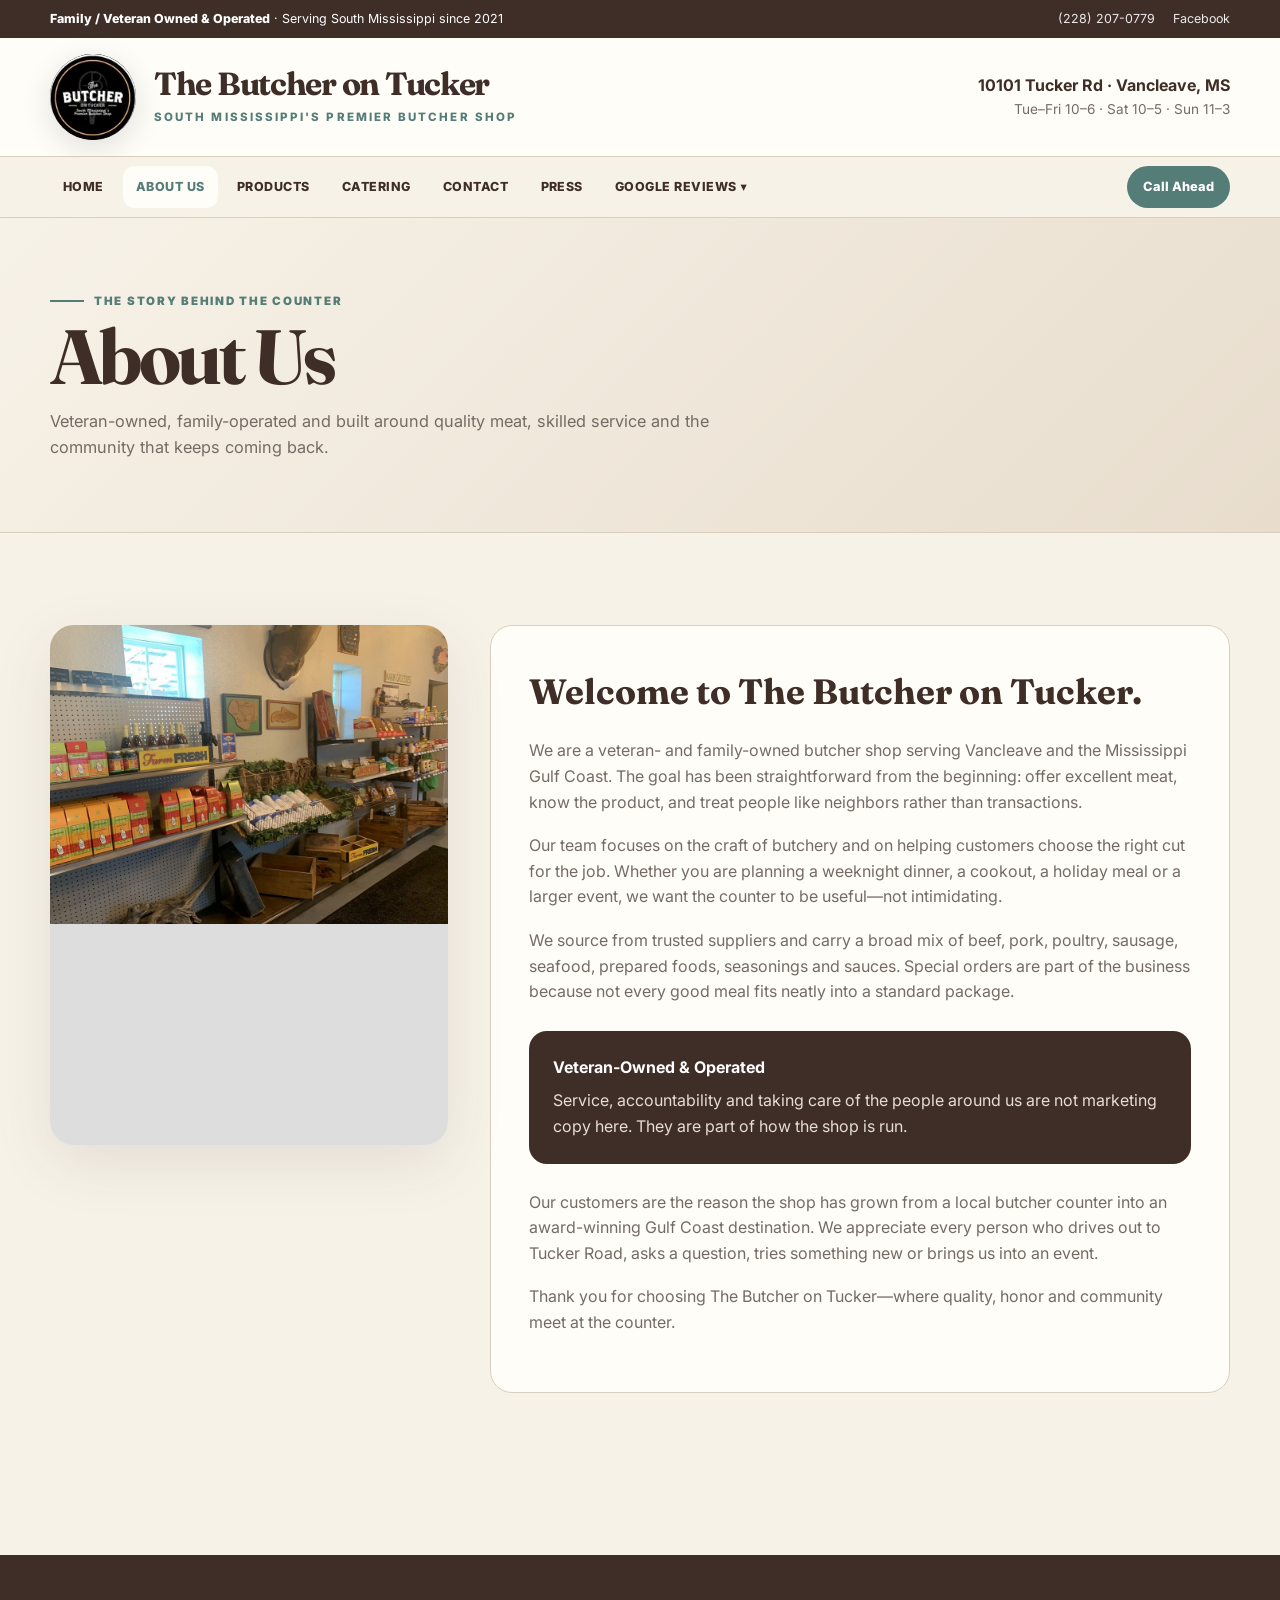
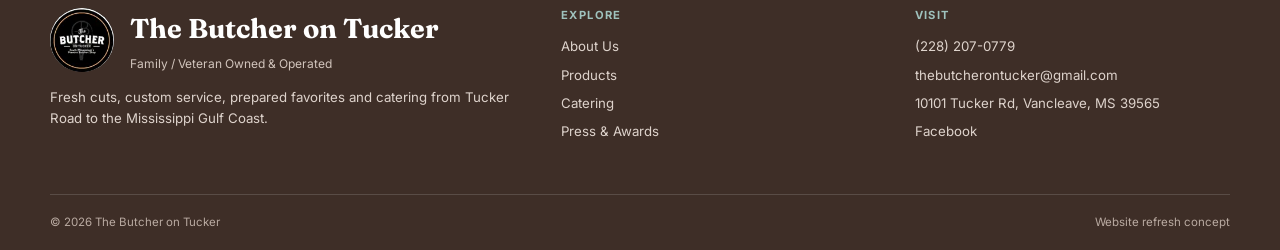
==== about-us.html @ e0d9854b "Add About Us page matching current site" ====
<!doctype html>
<html lang="en">
<head>
<meta charset="utf-8">
<meta name="viewport" content="width=device-width,initial-scale=1">
<title>About Us | The Butcher on Tucker</title>
<meta name="description" content="Learn about The Butcher on Tucker, a family and veteran-owned butcher shop serving South Mississippi.">
<meta name="theme-color" content="#f7f2e8">
<link rel="preconnect" href="https://fonts.googleapis.com">
<link rel="preconnect" href="https://fonts.gstatic.com" crossorigin>
<link href="https://fonts.googleapis.com/css2?family=Fraunces:opsz,wght@9..144,500;9..144,650;9..144,750&family=Inter:wght@400;600;700;800;900&display=swap" rel="stylesheet">
<link rel="stylesheet" href="styles.css">
</head>
<body>
<div class="utility"><div class="shell"><span><strong>Family / Veteran Owned & Operated</strong> · Serving South Mississippi since 2021</span><div class="utility-links"><a href="tel:+12282070779">(228) 207-0779</a><a href="https://www.facebook.com/TheButcheronTucker" target="_blank" rel="noopener">Facebook</a></div></div></div>
<header class="brand-row"><div class="shell"><a class="brand" href="index.html"><span class="brand-logo"><img src="logo.svg" alt="The Butcher on Tucker logo"></span><span class="brand-copy"><strong>The Butcher on Tucker</strong><span>South Mississippi's Premier Butcher Shop</span></span></a><div class="brand-side"><b>10101 Tucker Rd · Vancleave, MS</b><span>Tue–Fri 10–6 · Sat 10–5 · Sun 11–3</span></div></div></header>
<div class="nav-wrap"><div class="shell navbar"><button class="menu-toggle" aria-label="Open navigation" aria-expanded="false">☰</button><nav class="navlinks" aria-label="Primary"><a href="index.html">HOME</a><a href="about-us.html" class="active">ABOUT US</a><a href="products.html">PRODUCTS</a><a href="catering.html">CATERING</a><a href="contact.html">CONTACT</a><a href="press.html">PRESS</a><div class="navdrop"><button type="button">GOOGLE REVIEWS ▾</button><div class="navdrop-menu"><a href="https://www.google.com/search?q=The+Butcher+on+Tucker+reviews" target="_blank" rel="noopener">Read Reviews</a><a href="https://g.page/r/CWxn-QHM8CvSEBM/review" target="_blank" rel="noopener">Leave a Review</a></div></div></nav><a class="nav-cta" href="tel:+12282070779">Call Ahead</a></div></div>
<main><section class="page-hero"><div class="shell"><div class="eyebrow">The story behind the counter</div><h1>About Us</h1><p>Veteran-owned, family-operated and built around quality meat, skilled service and the community that keeps coming back.</p></div></section><section class="section"><div class="shell about-layout"><aside class="about-aside"><div class="photo-frame"><img src="images/03-interior-shelves.jpg?v=4" alt="Inside The Butcher on Tucker"></div></aside><article class="prose"><h2>Welcome to The Butcher on Tucker.</h2><p>We are a veteran- and family-owned butcher shop serving Vancleave and the Mississippi Gulf Coast. The goal has been straightforward from the beginning: offer excellent meat, know the product, and treat people like neighbors rather than transactions.</p><p>Our team focuses on the craft of butchery and on helping customers choose the right cut for the job. Whether you are planning a weeknight dinner, a cookout, a holiday meal or a larger event, we want the counter to be useful—not intimidating.</p><p>We source from trusted suppliers and carry a broad mix of beef, pork, poultry, sausage, seafood, prepared foods, seasonings and sauces. Special orders are part of the business because not every good meal fits neatly into a standard package.</p><div class="veteran-callout"><strong>Veteran-Owned & Operated</strong><p>Service, accountability and taking care of the people around us are not marketing copy here. They are part of how the shop is run.</p></div><p>Our customers are the reason the shop has grown from a local butcher counter into an award-winning Gulf Coast destination. We appreciate every person who drives out to Tucker Road, asks a question, tries something new or brings us into an event.</p><p>Thank you for choosing The Butcher on Tucker—where quality, honor and community meet at the counter.</p></article></div></section></main>
<footer><div class="shell footer-grid"><div><div class="footer-brand"><img src="logo.svg" alt=""><div><strong>The Butcher on Tucker</strong><span>Family / Veteran Owned & Operated</span></div></div><p>Fresh cuts, custom service, prepared favorites and catering from Tucker Road to the Mississippi Gulf Coast.</p></div><div><h4>Explore</h4><div class="footer-links"><a href="about-us.html">About Us</a><a href="products.html">Products</a><a href="catering.html">Catering</a><a href="press.html">Press & Awards</a></div></div><div><h4>Visit</h4><div class="footer-links"><a href="tel:+12282070779">(228) 207-0779</a><a href="mailto:thebutcherontucker@gmail.com">thebutcherontucker@gmail.com</a><a href="contact.html">10101 Tucker Rd, Vancleave, MS 39565</a><a href="https://www.facebook.com/TheButcheronTucker" target="_blank" rel="noopener">Facebook</a></div></div></div><div class="shell footer-bottom"><span>© 2026 The Butcher on Tucker</span><span>Website refresh concept</span></div></footer><script src="script.js"></script></body></html>
---- styles.css ----
:root{--cream:#f7f2e8;--cream-2:#eee6d8;--paper:#fffdf8;--teal:#8bb3ad;--teal-dark:#547d78;--brown:#6a4b3d;--brown-dark:#3e2e27;--ink:#2f2926;--muted:#756b65;--rust:#9e543d;--line:#d9cfc0;--shadow:0 18px 60px rgba(61,45,37,.10);--radius:24px;--serif:"Fraunces",Georgia,serif;--sans:"Inter",system-ui,-apple-system,BlinkMacSystemFont,"Segoe UI",sans-serif}*{box-sizing:border-box}html{scroll-behavior:smooth}body{margin:0;background:var(--cream);color:var(--ink);font-family:var(--sans);line-height:1.6}a{color:inherit;text-decoration:none}img{display:block;width:100%;height:100%;object-fit:cover}button,input,select,textarea{font:inherit}button{cursor:pointer}:focus-visible{outline:3px solid var(--teal-dark);outline-offset:3px}.shell{width:min(1180px,calc(100% - 36px));margin:auto}.utility{background:var(--brown-dark);color:#fff;font-size:.78rem}.utility .shell{min-height:38px;display:flex;align-items:center;justify-content:space-between;gap:18px}.utility strong{font-weight:800}.utility-links{display:flex;gap:18px;align-items:center}.utility a{opacity:.9}.utility a:hover{opacity:1}.brand-row{background:var(--paper);border-bottom:1px solid var(--line)}.brand-row .shell{min-height:118px;display:flex;align-items:center;justify-content:space-between;gap:28px}.brand{display:flex;align-items:center;gap:18px}.brand-logo{width:86px;height:86px;border-radius:50%;overflow:hidden;background:#111;box-shadow:0 8px 30px rgba(0,0,0,.12)}.brand-copy strong{display:block;font-family:var(--serif);font-size:2rem;line-height:1;color:var(--brown-dark);letter-spacing:-.04em}.brand-copy span{display:block;color:var(--teal-dark);font-size:.72rem;letter-spacing:.18em;text-transform:uppercase;font-weight:800;margin-top:8px}.brand-side{text-align:right;color:var(--muted);font-size:.85rem}.brand-side b{display:block;color:var(--brown-dark);font-size:1rem}.nav-wrap{position:sticky;top:0;z-index:50;background:rgba(247,242,232,.94);backdrop-filter:blur(16px);border-bottom:1px solid var(--line)}.navbar{min-height:60px;display:flex;align-items:center;justify-content:space-between;gap:18px}.navlinks{display:flex;align-items:center;gap:6px;flex-wrap:wrap}.navlinks>a,.navdrop>button{border:0;background:transparent;padding:11px 13px;border-radius:12px;font-size:.78rem;font-weight:800;letter-spacing:.04em;text-transform:uppercase;color:var(--brown-dark)}.navlinks>a:hover,.navlinks>a.active,.navdrop>button:hover{background:var(--paper);color:var(--teal-dark)}.navdrop{position:relative}.navdrop-menu{display:none;position:absolute;left:0;top:100%;min-width:190px;background:var(--paper);border:1px solid var(--line);border-radius:14px;box-shadow:var(--shadow);padding:8px}.navdrop:hover .navdrop-menu,.navdrop:focus-within .navdrop-menu{display:grid}.navdrop-menu a{padding:10px;border-radius:9px;font-size:.8rem;font-weight:700}.navdrop-menu a:hover{background:var(--cream)}.nav-cta{padding:11px 16px;border-radius:999px;background:var(--teal-dark);color:#fff;font-size:.8rem;font-weight:800}.menu-toggle{display:none;border:1px solid var(--line);background:var(--paper);width:44px;height:44px;border-radius:12px}.hero{position:relative;overflow:hidden;background:radial-gradient(circle at 18% 30%,rgba(139,179,173,.28),transparent 30%),linear-gradient(135deg,var(--cream),#efe4d2)}.hero:before{content:"";position:absolute;inset:0;background-image:linear-gradient(rgba(106,75,61,.035) 1px,transparent 1px),linear-gradient(90deg,rgba(106,75,61,.035) 1px,transparent 1px);background-size:32px 32px;mask-image:linear-gradient(to bottom,black,transparent)}.hero-grid{position:relative;display:grid;grid-template-columns:1.05fr .95fr;gap:54px;align-items:center;padding:86px 0 74px}.eyebrow{display:inline-flex;align-items:center;gap:10px;color:var(--teal-dark);font-weight:900;font-size:.72rem;letter-spacing:.15em;text-transform:uppercase}.eyebrow:before{content:"";width:34px;height:2px;background:currentColor}.hero h1,.page-hero h1,.section-title{font-family:var(--serif);color:var(--brown-dark);letter-spacing:-.05em}.hero h1{font-size:clamp(3.7rem,7vw,7rem);line-height:.88;margin:18px 0 22px;max-width:760px}.hero h1 em{display:block;color:var(--teal-dark);font-style:italic;font-weight:650}.hero p{max-width:670px;color:var(--muted);font-size:1.05rem}.hero-actions{display:flex;gap:12px;flex-wrap:wrap;margin-top:28px}.btn{display:inline-flex;align-items:center;justify-content:center;gap:8px;min-height:48px;padding:0 19px;border-radius:999px;font-weight:850;font-size:.84rem;border:1px solid var(--brown-dark);transition:.2s}.btn:hover{transform:translateY(-2px)}.btn.primary{background:var(--brown-dark);color:#fff}.btn.teal{background:var(--teal-dark);border-color:var(--teal-dark);color:#fff}.btn.light{background:var(--paper)}.hero-photo{position:relative;min-height:520px;border-radius:32px;overflow:hidden;box-shadow:var(--shadow);border:10px solid rgba(255,255,255,.65)}.hero-photo:after{content:"";position:absolute;inset:0;background:linear-gradient(180deg,transparent 55%,rgba(31,24,21,.55))}.hero-stamp{position:absolute;z-index:2;right:-8px;bottom:34px;background:var(--teal);color:var(--brown-dark);width:138px;aspect-ratio:1;border-radius:50%;display:grid;place-content:center;text-align:center;transform:rotate(6deg);box-shadow:0 14px 40px rgba(0,0,0,.18);border:5px solid var(--cream)}.hero-stamp strong{font-family:var(--serif);font-size:2.6rem;line-height:.9}.hero-stamp span{font-size:.62rem;text-transform:uppercase;letter-spacing:.1em;font-weight:900;margin-top:8px}.hero-caption{position:absolute;z-index:2;left:26px;bottom:24px;color:#fff;font-size:.82rem;font-weight:800;max-width:260px}.trust-strip{background:var(--teal);color:var(--brown-dark)}.trust-grid{display:grid;grid-template-columns:repeat(4,1fr)}.trust-item{padding:22px;border-right:1px solid rgba(62,46,39,.15)}.trust-item:last-child{border-right:0}.trust-item strong{display:block;font-family:var(--serif);font-size:1.45rem;line-height:1}.trust-item span{display:block;font-size:.68rem;font-weight:850;text-transform:uppercase;letter-spacing:.08em;margin-top:6px}.section{padding:92px 0}.section.alt{background:var(--paper)}.section-head{display:flex;justify-content:space-between;gap:40px;align-items:end;margin-bottom:38px}.section-title{font-size:clamp(2.7rem,5vw,5.1rem);line-height:.95;margin:8px 0 0}.section-head p{max-width:520px;color:var(--muted)}.intro-grid{display:grid;grid-template-columns:.9fr 1.1fr;gap:48px;align-items:center}.photo-frame{overflow:hidden;border-radius:var(--radius);box-shadow:var(--shadow);min-height:460px;background:#ddd}.content-card{background:var(--paper);border:1px solid var(--line);border-radius:var(--radius);padding:38px;box-shadow:var(--shadow)}.content-card h2{font-family:var(--serif);font-size:clamp(2.4rem,4vw,4.1rem);line-height:.95;margin:0 0 20px;color:var(--brown-dark);letter-spacing:-.04em}.content-card p{color:var(--muted)}.quote{margin-top:28px;padding:22px;border-left:4px solid var(--teal-dark);background:var(--cream);border-radius:0 16px 16px 0}.quote p{font-family:var(--serif);font-size:1.35rem;color:var(--brown-dark);margin:0}.quote small{display:block;margin-top:8px;color:var(--muted)}.banner{background:var(--brown-dark);color:#fff;position:relative;overflow:hidden}.banner:before{content:"";position:absolute;inset:-40%;background:radial-gradient(circle,rgba(139,179,173,.16),transparent 40%)}.banner .shell{position:relative;padding:72px 0;text-align:center}.banner h2{font-family:var(--serif);font-size:clamp(3rem,7vw,6.5rem);line-height:.9;margin:0}.banner p{color:#d9cec5;max-width:680px;margin:20px auto 0}.whats-new{display:grid;grid-template-columns:repeat(3,1fr);gap:18px}.news-card{background:var(--paper);border:1px solid var(--line);border-radius:20px;padding:26px;min-height:190px;display:flex;flex-direction:column;justify-content:space-between}.news-card .num{font-family:var(--serif);font-size:2rem;color:var(--teal-dark)}.news-card h3{font-family:var(--serif);font-size:1.8rem;margin:16px 0 8px;color:var(--brown-dark)}.news-card p{margin:0;color:var(--muted);font-size:.9rem}.product-preview{display:grid;grid-template-columns:repeat(3,1fr);gap:18px}.product-card{position:relative;min-height:420px;border-radius:22px;overflow:hidden}.product-card:after{content:"";position:absolute;inset:0;background:linear-gradient(180deg,transparent 45%,rgba(40,31,27,.86))}.product-card .copy{position:absolute;z-index:2;left:24px;right:24px;bottom:22px;color:#fff}.product-card h3{font-family:var(--serif);font-size:2.2rem;margin:0 0 5px}.product-card p{margin:0;color:#e7ded8;font-size:.85rem}.always{display:grid;grid-template-columns:1fr 1fr;min-height:520px;border-radius:28px;overflow:hidden;background:var(--teal)}.always-copy{padding:58px;display:flex;flex-direction:column;justify-content:center}.always-copy h2{font-family:var(--serif);font-size:clamp(3rem,5vw,5rem);line-height:.92;color:var(--brown-dark);margin:0}.always-copy p{color:#4e4743;max-width:510px}.always-photo{min-height:420px}.page-hero{background:linear-gradient(135deg,var(--cream),#e8ddcd);border-bottom:1px solid var(--line)}.page-hero .shell{padding:66px 0 56px}.page-hero h1{font-size:clamp(3.3rem,6vw,6rem);line-height:.9;margin:12px 0 14px}.page-hero p{max-width:700px;color:var(--muted);font-size:1.02rem}.about-layout{display:grid;grid-template-columns:.7fr 1.3fr;gap:42px;align-items:start}.about-aside{position:sticky;top:90px}.about-aside .photo-frame{min-height:520px}.prose{background:var(--paper);border:1px solid var(--line);border-radius:22px;padding:38px}.prose h2{font-family:var(--serif);color:var(--brown-dark);font-size:2.2rem;margin:0 0 18px}.prose p{color:var(--muted);margin:0 0 18px}.prose .veteran-callout{background:var(--brown-dark);color:#fff;border-radius:18px;padding:24px;margin:26px 0}.prose .veteran-callout p{color:#e6ddd7;margin:8px 0 0}.products-grid{display:grid;grid-template-columns:repeat(2,1fr);gap:20px}.category{background:var(--paper);border:1px solid var(--line);border-radius:22px;overflow:hidden}.category-head{display:grid;grid-template-columns:170px 1fr;min-height:170px;background:#efe6d9}.category-head img{min-height:170px}.category-copy{padding:26px}.category-copy h2{font-family:var(--serif);font-size:2.5rem;color:var(--brown-dark);margin:0 0 8px}.category-copy p{margin:0;color:var(--muted)}.item-list{columns:2;column-gap:36px;padding:26px 30px 30px;margin:0}.item-list li{break-inside:avoid;margin:0 0 8px;color:#564c47}.category.full{grid-column:1/-1}.supplier-row{display:flex;flex-wrap:wrap;gap:10px;margin-top:14px}.tag{padding:8px 11px;border-radius:999px;background:var(--cream);border:1px solid var(--line);font-size:.75rem;font-weight:800;color:var(--brown-dark)}.steps{display:grid;grid-template-columns:repeat(3,1fr);gap:18px}.step{background:var(--paper);border:1px solid var(--line);border-radius:20px;padding:28px}.step .n{font-family:var(--serif);font-size:3.5rem;color:var(--teal-dark);line-height:1}.step h3{font-family:var(--serif);font-size:1.9rem;margin:14px 0 6px;color:var(--brown-dark)}.step p{color:var(--muted);margin:0}.catering-grid{display:grid;grid-template-columns:repeat(4,1fr);gap:16px}.catering-card{background:var(--paper);border:1px solid var(--line);border-radius:18px;padding:22px}.catering-card h3{font-family:var(--serif);color:var(--brown-dark);font-size:1.6rem;margin:0 0 12px}.catering-card ul{margin:0;padding-left:18px;color:var(--muted);font-size:.88rem}.form-card{background:var(--brown-dark);color:#fff;border-radius:24px;padding:38px}.form-card h2{font-family:var(--serif);font-size:2.7rem;margin:0 0 10px}.form-card p{color:#d8ccc5}.form-grid{display:grid;grid-template-columns:1fr 1fr;gap:14px}.form-grid .full{grid-column:1/-1}label{display:block;font-size:.72rem;text-transform:uppercase;letter-spacing:.08em;font-weight:800;margin-bottom:6px}input,select,textarea{width:100%;border:1px solid #8f796c;background:#fffaf3;color:var(--ink);border-radius:12px;padding:13px 14px}textarea{min-height:120px;resize:vertical}.form-card button{border:0;margin-top:4px}.contact-grid{display:grid;grid-template-columns:.8fr 1.2fr;gap:26px}.contact-card{background:var(--paper);border:1px solid var(--line);border-radius:22px;padding:34px}.contact-card h2{font-family:var(--serif);font-size:2.5rem;margin:0 0 16px;color:var(--brown-dark)}.contact-row{padding:15px 0;border-bottom:1px solid var(--line)}.contact-row:last-child{border-bottom:0}.contact-row span{display:block;font-size:.68rem;text-transform:uppercase;letter-spacing:.1em;font-weight:900;color:var(--teal-dark)}.contact-row strong,.contact-row a{display:block;margin-top:5px;font-size:1.05rem}.map{min-height:520px;border-radius:22px;overflow:hidden;border:1px solid var(--line)}.map iframe{width:100%;height:100%;border:0}.awards{display:grid;grid-template-columns:1fr 1fr;gap:18px}.award{background:var(--paper);border:1px solid var(--line);border-radius:22px;padding:30px}.award .year{color:var(--teal-dark);font-weight:900;letter-spacing:.08em;text-transform:uppercase;font-size:.72rem}.award h2{font-family:var(--serif);font-size:2.4rem;margin:8px 0 10px;color:var(--brown-dark)}.award p{color:var(--muted);margin:0}.press-list{display:grid;gap:14px;margin-top:30px}.press-item{display:grid;grid-template-columns:150px 1fr auto;gap:22px;align-items:center;padding:22px 0;border-top:1px solid var(--line)}.press-item .date{font-size:.72rem;font-weight:900;text-transform:uppercase;color:var(--teal-dark)}.press-item h3{font-family:var(--serif);margin:0;color:var(--brown-dark);font-size:1.45rem}.press-item p{margin:4px 0 0;color:var(--muted);font-size:.88rem}.press-item a{font-weight:850;color:var(--teal-dark)}footer{background:var(--brown-dark);color:#fff;margin-top:70px}.footer-grid{display:grid;grid-template-columns:1.2fr .8fr .8fr;gap:38px;padding:52px 0}.footer-brand{display:flex;gap:16px;align-items:center}.footer-brand img{width:64px;height:64px;border-radius:50%;background:#111}.footer-brand strong{font-family:var(--serif);font-size:1.7rem}.footer-brand span{display:block;color:#d2c5bd;font-size:.75rem;margin-top:4px}footer h4{font-size:.7rem;text-transform:uppercase;letter-spacing:.12em;color:#9fc2bd;margin:0 0 12px}footer a,footer p{color:#ded3cc;font-size:.83rem}.footer-links{display:grid;gap:7px}.footer-bottom{border-top:1px solid rgba(255,255,255,.14);padding:18px 0;color:#b9aaa1;font-size:.72rem;display:flex;justify-content:space-between;gap:18px}@media(max-width:950px){.brand-side{display:none}.menu-toggle{display:block}.navlinks{display:none;position:absolute;left:18px;right:18px;top:64px;background:var(--paper);border:1px solid var(--line);border-radius:18px;padding:12px;box-shadow:var(--shadow)}.navlinks.open{display:grid}.navdrop-menu{position:static;display:none;box-shadow:none;border:0;padding-left:14px}.navdrop.open .navdrop-menu{display:grid}.nav-cta{margin-left:auto}.hero-grid,.intro-grid,.always,.about-layout,.contact-grid{grid-template-columns:1fr}.hero-photo{min-height:430px}.trust-grid{grid-template-columns:1fr 1fr}.whats-new,.product-preview,.steps{grid-template-columns:1fr}.products-grid{grid-template-columns:1fr}.category.full{grid-column:auto}.catering-grid{grid-template-columns:1fr 1fr}.about-aside{position:static}.footer-grid{grid-template-columns:1fr 1fr}}@media(max-width:640px){.utility .shell{justify-content:center}.utility-links{display:none}.brand-row .shell{min-height:96px}.brand-logo{width:68px;height:68px}.brand-copy strong{font-size:1.55rem}.brand-copy span{font-size:.58rem}.nav-cta{display:none}.hero-grid{padding:56px 0 48px}.hero h1{font-size:clamp(3.25rem,16vw,5rem)}.hero-photo{min-height:350px;border-width:6px}.hero-stamp{width:112px}.trust-grid{grid-template-columns:1fr}.trust-item{border-right:0;border-bottom:1px solid rgba(62,46,39,.15)}.section{padding:68px 0}.section-head{display:block}.section-head p{margin-top:16px}.always-copy{padding:38px 26px}.category-head{grid-template-columns:1fr}.category-head img{height:220px}.item-list{columns:1}.catering-grid{grid-template-columns:1fr}.form-grid{grid-template-columns:1fr}.form-grid .full{grid-column:auto}.awards{grid-template-columns:1fr}.press-item{grid-template-columns:1fr;gap:8px}.footer-grid{grid-template-columns:1fr}.footer-bottom{flex-direction:column}}@media(prefers-reduced-motion:reduce){*{scroll-behavior:auto!important;transition:none!important}}
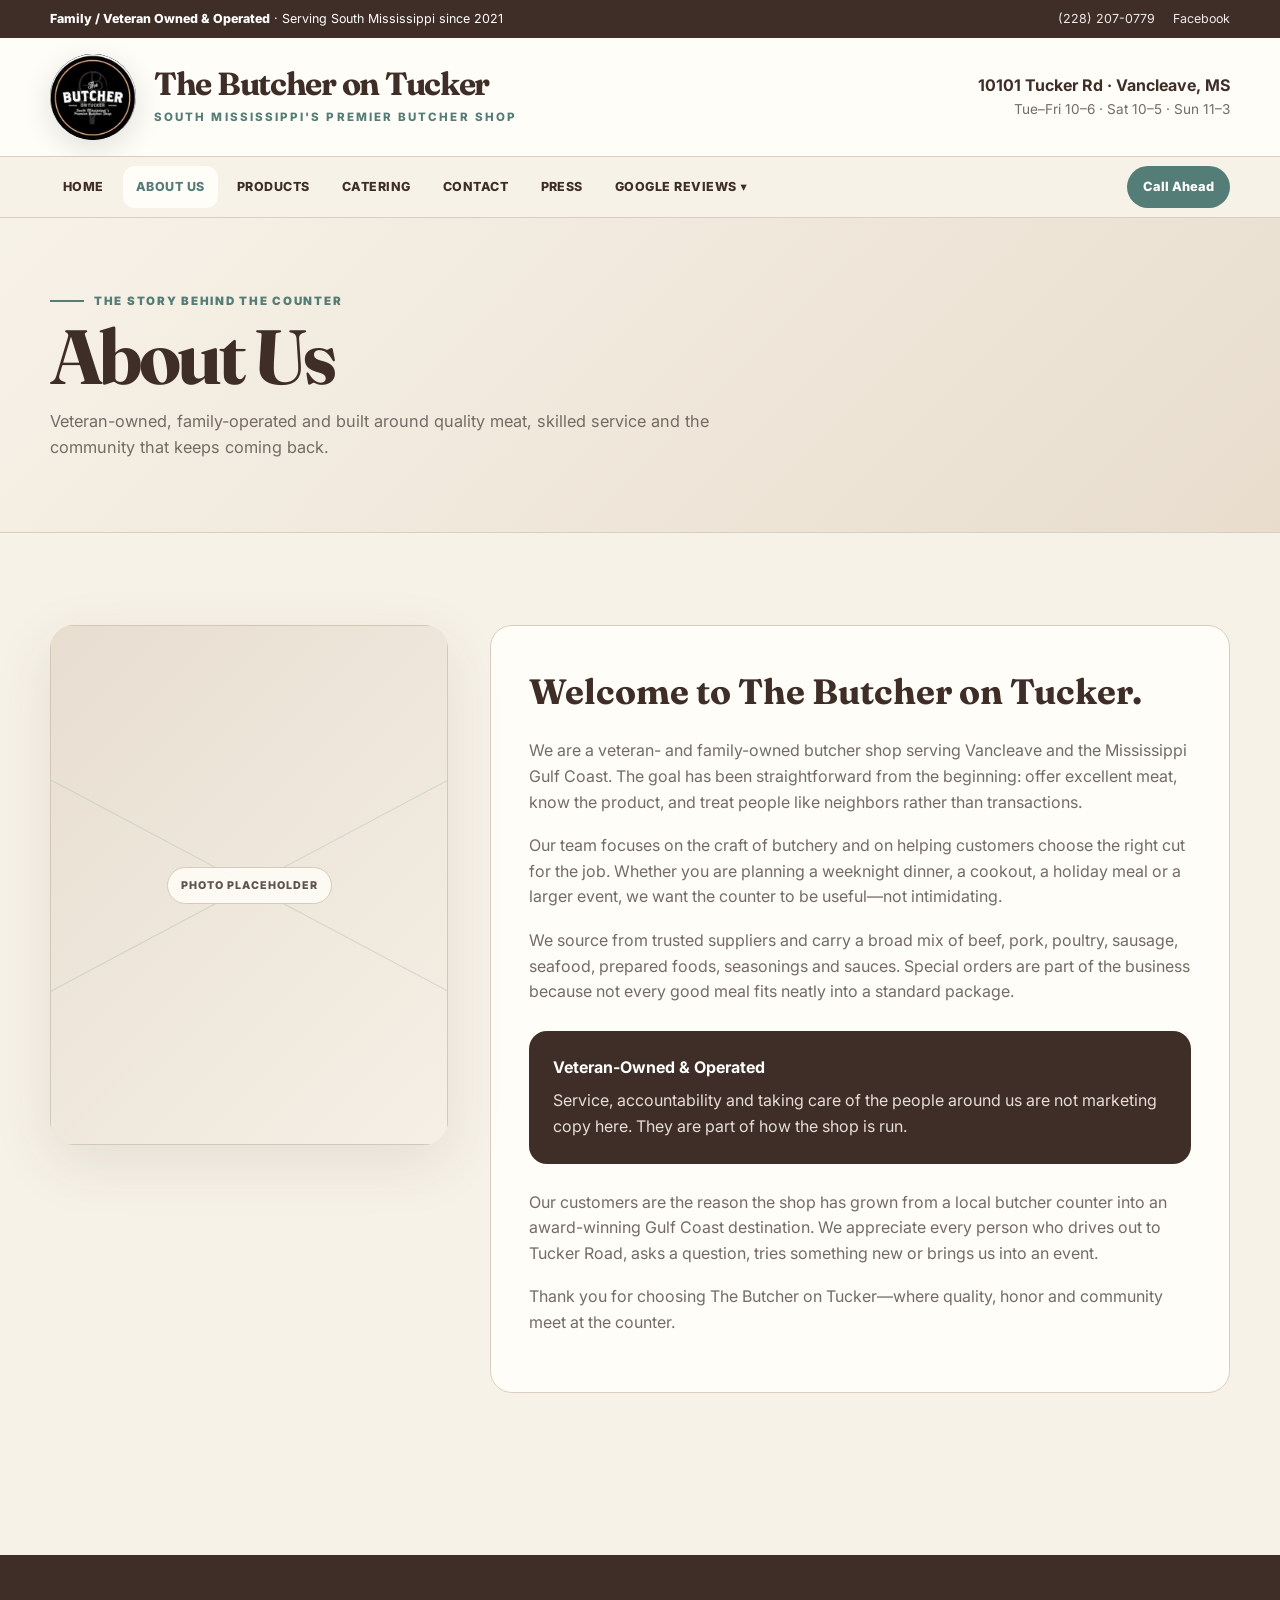
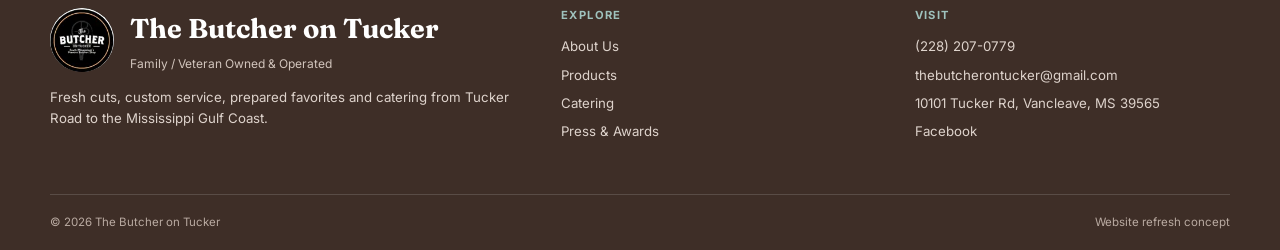
==== commit 0d08ebc4: "Replace About page photo with placeholder" ====
--- a/about-us.html
+++ b/about-us.html
@@ -12,8 +12,48 @@
 <link rel="stylesheet" href="styles.css">
 </head>
 <body>
-<div class="utility"><div class="shell"><span><strong>Family / Veteran Owned & Operated</strong> · Serving South Mississippi since 2021</span><div class="utility-links"><a href="tel:+12282070779">(228) 207-0779</a><a href="https://www.facebook.com/TheButcheronTucker" target="_blank" rel="noopener">Facebook</a></div></div></div>
-<header class="brand-row"><div class="shell"><a class="brand" href="index.html"><span class="brand-logo"><img src="logo.svg" alt="The Butcher on Tucker logo"></span><span class="brand-copy"><strong>The Butcher on Tucker</strong><span>South Mississippi's Premier Butcher Shop</span></span></a><div class="brand-side"><b>10101 Tucker Rd · Vancleave, MS</b><span>Tue–Fri 10–6 · Sat 10–5 · Sun 11–3</span></div></div></header>
-<div class="nav-wrap"><div class="shell navbar"><button class="menu-toggle" aria-label="Open navigation" aria-expanded="false">☰</button><nav class="navlinks" aria-label="Primary"><a href="index.html">HOME</a><a href="about-us.html" class="active">ABOUT US</a><a href="products.html">PRODUCTS</a><a href="catering.html">CATERING</a><a href="contact.html">CONTACT</a><a href="press.html">PRESS</a><div class="navdrop"><button type="button">GOOGLE REVIEWS ▾</button><div class="navdrop-menu"><a href="https://www.google.com/search?q=The+Butcher+on+Tucker+reviews" target="_blank" rel="noopener">Read Reviews</a><a href="https://g.page/r/CWxn-QHM8CvSEBM/review" target="_blank" rel="noopener">Leave a Review</a></div></div></nav><a class="nav-cta" href="tel:+12282070779">Call Ahead</a></div></div>
-<main><section class="page-hero"><div class="shell"><div class="eyebrow">The story behind the counter</div><h1>About Us</h1><p>Veteran-owned, family-operated and built around quality meat, skilled service and the community that keeps coming back.</p></div></section><section class="section"><div class="shell about-layout"><aside class="about-aside"><div class="photo-frame"><img src="images/03-interior-shelves.jpg?v=4" alt="Inside The Butcher on Tucker"></div></aside><article class="prose"><h2>Welcome to The Butcher on Tucker.</h2><p>We are a veteran- and family-owned butcher shop serving Vancleave and the Mississippi Gulf Coast. The goal has been straightforward from the beginning: offer excellent meat, know the product, and treat people like neighbors rather than transactions.</p><p>Our team focuses on the craft of butchery and on helping customers choose the right cut for the job. Whether you are planning a weeknight dinner, a cookout, a holiday meal or a larger event, we want the counter to be useful—not intimidating.</p><p>We source from trusted suppliers and carry a broad mix of beef, pork, poultry, sausage, seafood, prepared foods, seasonings and sauces. Special orders are part of the business because not every good meal fits neatly into a standard package.</p><div class="veteran-callout"><strong>Veteran-Owned & Operated</strong><p>Service, accountability and taking care of the people around us are not marketing copy here. They are part of how the shop is run.</p></div><p>Our customers are the reason the shop has grown from a local butcher counter into an award-winning Gulf Coast destination. We appreciate every person who drives out to Tucker Road, asks a question, tries something new or brings us into an event.</p><p>Thank you for choosing The Butcher on Tucker—where quality, honor and community meet at the counter.</p></article></div></section></main>
-<footer><div class="shell footer-grid"><div><div class="footer-brand"><img src="logo.svg" alt=""><div><strong>The Butcher on Tucker</strong><span>Family / Veteran Owned & Operated</span></div></div><p>Fresh cuts, custom service, prepared favorites and catering from Tucker Road to the Mississippi Gulf Coast.</p></div><div><h4>Explore</h4><div class="footer-links"><a href="about-us.html">About Us</a><a href="products.html">Products</a><a href="catering.html">Catering</a><a href="press.html">Press & Awards</a></div></div><div><h4>Visit</h4><div class="footer-links"><a href="tel:+12282070779">(228) 207-0779</a><a href="mailto:thebutcherontucker@gmail.com">thebutcherontucker@gmail.com</a><a href="contact.html">10101 Tucker Rd, Vancleave, MS 39565</a><a href="https://www.facebook.com/TheButcheronTucker" target="_blank" rel="noopener">Facebook</a></div></div></div><div class="shell footer-bottom"><span>© 2026 The Butcher on Tucker</span><span>Website refresh concept</span></div></footer><script src="script.js"></script></body></html>+<div class="utility"><div class="shell">
+  <span><strong>Family / Veteran Owned & Operated</strong> · Serving South Mississippi since 2021</span>
+  <div class="utility-links"><a href="tel:+12282070779">(228) 207-0779</a><a href="https://www.facebook.com/TheButcheronTucker" target="_blank" rel="noopener">Facebook</a></div>
+</div></div>
+<header class="brand-row"><div class="shell">
+  <a class="brand" href="index.html">
+    <span class="brand-logo"><img src="logo.svg" alt="The Butcher on Tucker logo"></span>
+    <span class="brand-copy"><strong>The Butcher on Tucker</strong><span>South Mississippi's Premier Butcher Shop</span></span>
+  </a>
+  <div class="brand-side"><b>10101 Tucker Rd · Vancleave, MS</b><span>Tue–Fri 10–6 · Sat 10–5 · Sun 11–3</span></div>
+</div></header>
+<div class="nav-wrap"><div class="shell navbar">
+  <button class="menu-toggle" aria-label="Open navigation" aria-expanded="false">☰</button>
+  <nav class="navlinks" aria-label="Primary"><a href="index.html">HOME</a><a href="about-us.html" class="active">ABOUT US</a><a href="products.html">PRODUCTS</a><a href="catering.html">CATERING</a><a href="contact.html">CONTACT</a><a href="press.html">PRESS</a>
+    <div class="navdrop"><button type="button">GOOGLE REVIEWS ▾</button><div class="navdrop-menu">
+      <a href="https://www.google.com/search?q=The+Butcher+on+Tucker+reviews" target="_blank" rel="noopener">Read Reviews</a>
+      <a href="https://g.page/r/CWxn-QHM8CvSEBM/review" target="_blank" rel="noopener">Leave a Review</a>
+    </div></div>
+  </nav>
+  <a class="nav-cta" href="tel:+12282070779">Call Ahead</a>
+</div></div>
+<main>
+<section class="page-hero"><div class="shell"><div class="eyebrow">The story behind the counter</div><h1>About Us</h1><p>Veteran-owned, family-operated and built around quality meat, skilled service and the community that keeps coming back.</p></div></section>
+<section class="section"><div class="shell about-layout">
+  <aside class="about-aside"><div class="photo-frame"><div class="media-placeholder"><span>Photo Placeholder</span></div></div></aside>
+  <article class="prose">
+    <h2>Welcome to The Butcher on Tucker.</h2>
+    <p>We are a veteran- and family-owned butcher shop serving Vancleave and the Mississippi Gulf Coast. The goal has been straightforward from the beginning: offer excellent meat, know the product, and treat people like neighbors rather than transactions.</p>
+    <p>Our team focuses on the craft of butchery and on helping customers choose the right cut for the job. Whether you are planning a weeknight dinner, a cookout, a holiday meal or a larger event, we want the counter to be useful—not intimidating.</p>
+    <p>We source from trusted suppliers and carry a broad mix of beef, pork, poultry, sausage, seafood, prepared foods, seasonings and sauces. Special orders are part of the business because not every good meal fits neatly into a standard package.</p>
+    <div class="veteran-callout"><strong>Veteran-Owned & Operated</strong><p>Service, accountability and taking care of the people around us are not marketing copy here. They are part of how the shop is run.</p></div>
+    <p>Our customers are the reason the shop has grown from a local butcher counter into an award-winning Gulf Coast destination. We appreciate every person who drives out to Tucker Road, asks a question, tries something new or brings us into an event.</p>
+    <p>Thank you for choosing The Butcher on Tucker—where quality, honor and community meet at the counter.</p>
+  </article>
+</div></section>
+</main>
+<footer><div class="shell footer-grid">
+  <div>
+    <div class="footer-brand"><img src="logo.svg" alt=""><div><strong>The Butcher on Tucker</strong><span>Family / Veteran Owned & Operated</span></div></div>
+    <p>Fresh cuts, custom service, prepared favorites and catering from Tucker Road to the Mississippi Gulf Coast.</p>
+  </div>
+  <div><h4>Explore</h4><div class="footer-links"><a href="about-us.html">About Us</a><a href="products.html">Products</a><a href="catering.html">Catering</a><a href="press.html">Press & Awards</a></div></div>
+  <div><h4>Visit</h4><div class="footer-links"><a href="tel:+12282070779">(228) 207-0779</a><a href="mailto:thebutcherontucker@gmail.com">thebutcherontucker@gmail.com</a><a href="contact.html">10101 Tucker Rd, Vancleave, MS 39565</a><a href="https://www.facebook.com/TheButcheronTucker" target="_blank" rel="noopener">Facebook</a></div></div>
+</div><div class="shell footer-bottom"><span>© 2026 The Butcher on Tucker</span><span>Website refresh concept</span></div></footer>
+<script src="script.js"></script></body></html>
--- a/styles.css
+++ b/styles.css
@@ -1 +1,250 @@
-:root{--cream:#f7f2e8;--cream-2:#eee6d8;--paper:#fffdf8;--teal:#8bb3ad;--teal-dark:#547d78;--brown:#6a4b3d;--brown-dark:#3e2e27;--ink:#2f2926;--muted:#756b65;--rust:#9e543d;--line:#d9cfc0;--shadow:0 18px 60px rgba(61,45,37,.10);--radius:24px;--serif:"Fraunces",Georgia,serif;--sans:"Inter",system-ui,-apple-system,BlinkMacSystemFont,"Segoe UI",sans-serif}*{box-sizing:border-box}html{scroll-behavior:smooth}body{margin:0;background:var(--cream);color:var(--ink);font-family:var(--sans);line-height:1.6}a{color:inherit;text-decoration:none}img{display:block;width:100%;height:100%;object-fit:cover}button,input,select,textarea{font:inherit}button{cursor:pointer}:focus-visible{outline:3px solid var(--teal-dark);outline-offset:3px}.shell{width:min(1180px,calc(100% - 36px));margin:auto}.utility{background:var(--brown-dark);color:#fff;font-size:.78rem}.utility .shell{min-height:38px;display:flex;align-items:center;justify-content:space-between;gap:18px}.utility strong{font-weight:800}.utility-links{display:flex;gap:18px;align-items:center}.utility a{opacity:.9}.utility a:hover{opacity:1}.brand-row{background:var(--paper);border-bottom:1px solid var(--line)}.brand-row .shell{min-height:118px;display:flex;align-items:center;justify-content:space-between;gap:28px}.brand{display:flex;align-items:center;gap:18px}.brand-logo{width:86px;height:86px;border-radius:50%;overflow:hidden;background:#111;box-shadow:0 8px 30px rgba(0,0,0,.12)}.brand-copy strong{display:block;font-family:var(--serif);font-size:2rem;line-height:1;color:var(--brown-dark);letter-spacing:-.04em}.brand-copy span{display:block;color:var(--teal-dark);font-size:.72rem;letter-spacing:.18em;text-transform:uppercase;font-weight:800;margin-top:8px}.brand-side{text-align:right;color:var(--muted);font-size:.85rem}.brand-side b{display:block;color:var(--brown-dark);font-size:1rem}.nav-wrap{position:sticky;top:0;z-index:50;background:rgba(247,242,232,.94);backdrop-filter:blur(16px);border-bottom:1px solid var(--line)}.navbar{min-height:60px;display:flex;align-items:center;justify-content:space-between;gap:18px}.navlinks{display:flex;align-items:center;gap:6px;flex-wrap:wrap}.navlinks>a,.navdrop>button{border:0;background:transparent;padding:11px 13px;border-radius:12px;font-size:.78rem;font-weight:800;letter-spacing:.04em;text-transform:uppercase;color:var(--brown-dark)}.navlinks>a:hover,.navlinks>a.active,.navdrop>button:hover{background:var(--paper);color:var(--teal-dark)}.navdrop{position:relative}.navdrop-menu{display:none;position:absolute;left:0;top:100%;min-width:190px;background:var(--paper);border:1px solid var(--line);border-radius:14px;box-shadow:var(--shadow);padding:8px}.navdrop:hover .navdrop-menu,.navdrop:focus-within .navdrop-menu{display:grid}.navdrop-menu a{padding:10px;border-radius:9px;font-size:.8rem;font-weight:700}.navdrop-menu a:hover{background:var(--cream)}.nav-cta{padding:11px 16px;border-radius:999px;background:var(--teal-dark);color:#fff;font-size:.8rem;font-weight:800}.menu-toggle{display:none;border:1px solid var(--line);background:var(--paper);width:44px;height:44px;border-radius:12px}.hero{position:relative;overflow:hidden;background:radial-gradient(circle at 18% 30%,rgba(139,179,173,.28),transparent 30%),linear-gradient(135deg,var(--cream),#efe4d2)}.hero:before{content:"";position:absolute;inset:0;background-image:linear-gradient(rgba(106,75,61,.035) 1px,transparent 1px),linear-gradient(90deg,rgba(106,75,61,.035) 1px,transparent 1px);background-size:32px 32px;mask-image:linear-gradient(to bottom,black,transparent)}.hero-grid{position:relative;display:grid;grid-template-columns:1.05fr .95fr;gap:54px;align-items:center;padding:86px 0 74px}.eyebrow{display:inline-flex;align-items:center;gap:10px;color:var(--teal-dark);font-weight:900;font-size:.72rem;letter-spacing:.15em;text-transform:uppercase}.eyebrow:before{content:"";width:34px;height:2px;background:currentColor}.hero h1,.page-hero h1,.section-title{font-family:var(--serif);color:var(--brown-dark);letter-spacing:-.05em}.hero h1{font-size:clamp(3.7rem,7vw,7rem);line-height:.88;margin:18px 0 22px;max-width:760px}.hero h1 em{display:block;color:var(--teal-dark);font-style:italic;font-weight:650}.hero p{max-width:670px;color:var(--muted);font-size:1.05rem}.hero-actions{display:flex;gap:12px;flex-wrap:wrap;margin-top:28px}.btn{display:inline-flex;align-items:center;justify-content:center;gap:8px;min-height:48px;padding:0 19px;border-radius:999px;font-weight:850;font-size:.84rem;border:1px solid var(--brown-dark);transition:.2s}.btn:hover{transform:translateY(-2px)}.btn.primary{background:var(--brown-dark);color:#fff}.btn.teal{background:var(--teal-dark);border-color:var(--teal-dark);color:#fff}.btn.light{background:var(--paper)}.hero-photo{position:relative;min-height:520px;border-radius:32px;overflow:hidden;box-shadow:var(--shadow);border:10px solid rgba(255,255,255,.65)}.hero-photo:after{content:"";position:absolute;inset:0;background:linear-gradient(180deg,transparent 55%,rgba(31,24,21,.55))}.hero-stamp{position:absolute;z-index:2;right:-8px;bottom:34px;background:var(--teal);color:var(--brown-dark);width:138px;aspect-ratio:1;border-radius:50%;display:grid;place-content:center;text-align:center;transform:rotate(6deg);box-shadow:0 14px 40px rgba(0,0,0,.18);border:5px solid var(--cream)}.hero-stamp strong{font-family:var(--serif);font-size:2.6rem;line-height:.9}.hero-stamp span{font-size:.62rem;text-transform:uppercase;letter-spacing:.1em;font-weight:900;margin-top:8px}.hero-caption{position:absolute;z-index:2;left:26px;bottom:24px;color:#fff;font-size:.82rem;font-weight:800;max-width:260px}.trust-strip{background:var(--teal);color:var(--brown-dark)}.trust-grid{display:grid;grid-template-columns:repeat(4,1fr)}.trust-item{padding:22px;border-right:1px solid rgba(62,46,39,.15)}.trust-item:last-child{border-right:0}.trust-item strong{display:block;font-family:var(--serif);font-size:1.45rem;line-height:1}.trust-item span{display:block;font-size:.68rem;font-weight:850;text-transform:uppercase;letter-spacing:.08em;margin-top:6px}.section{padding:92px 0}.section.alt{background:var(--paper)}.section-head{display:flex;justify-content:space-between;gap:40px;align-items:end;margin-bottom:38px}.section-title{font-size:clamp(2.7rem,5vw,5.1rem);line-height:.95;margin:8px 0 0}.section-head p{max-width:520px;color:var(--muted)}.intro-grid{display:grid;grid-template-columns:.9fr 1.1fr;gap:48px;align-items:center}.photo-frame{overflow:hidden;border-radius:var(--radius);box-shadow:var(--shadow);min-height:460px;background:#ddd}.content-card{background:var(--paper);border:1px solid var(--line);border-radius:var(--radius);padding:38px;box-shadow:var(--shadow)}.content-card h2{font-family:var(--serif);font-size:clamp(2.4rem,4vw,4.1rem);line-height:.95;margin:0 0 20px;color:var(--brown-dark);letter-spacing:-.04em}.content-card p{color:var(--muted)}.quote{margin-top:28px;padding:22px;border-left:4px solid var(--teal-dark);background:var(--cream);border-radius:0 16px 16px 0}.quote p{font-family:var(--serif);font-size:1.35rem;color:var(--brown-dark);margin:0}.quote small{display:block;margin-top:8px;color:var(--muted)}.banner{background:var(--brown-dark);color:#fff;position:relative;overflow:hidden}.banner:before{content:"";position:absolute;inset:-40%;background:radial-gradient(circle,rgba(139,179,173,.16),transparent 40%)}.banner .shell{position:relative;padding:72px 0;text-align:center}.banner h2{font-family:var(--serif);font-size:clamp(3rem,7vw,6.5rem);line-height:.9;margin:0}.banner p{color:#d9cec5;max-width:680px;margin:20px auto 0}.whats-new{display:grid;grid-template-columns:repeat(3,1fr);gap:18px}.news-card{background:var(--paper);border:1px solid var(--line);border-radius:20px;padding:26px;min-height:190px;display:flex;flex-direction:column;justify-content:space-between}.news-card .num{font-family:var(--serif);font-size:2rem;color:var(--teal-dark)}.news-card h3{font-family:var(--serif);font-size:1.8rem;margin:16px 0 8px;color:var(--brown-dark)}.news-card p{margin:0;color:var(--muted);font-size:.9rem}.product-preview{display:grid;grid-template-columns:repeat(3,1fr);gap:18px}.product-card{position:relative;min-height:420px;border-radius:22px;overflow:hidden}.product-card:after{content:"";position:absolute;inset:0;background:linear-gradient(180deg,transparent 45%,rgba(40,31,27,.86))}.product-card .copy{position:absolute;z-index:2;left:24px;right:24px;bottom:22px;color:#fff}.product-card h3{font-family:var(--serif);font-size:2.2rem;margin:0 0 5px}.product-card p{margin:0;color:#e7ded8;font-size:.85rem}.always{display:grid;grid-template-columns:1fr 1fr;min-height:520px;border-radius:28px;overflow:hidden;background:var(--teal)}.always-copy{padding:58px;display:flex;flex-direction:column;justify-content:center}.always-copy h2{font-family:var(--serif);font-size:clamp(3rem,5vw,5rem);line-height:.92;color:var(--brown-dark);margin:0}.always-copy p{color:#4e4743;max-width:510px}.always-photo{min-height:420px}.page-hero{background:linear-gradient(135deg,var(--cream),#e8ddcd);border-bottom:1px solid var(--line)}.page-hero .shell{padding:66px 0 56px}.page-hero h1{font-size:clamp(3.3rem,6vw,6rem);line-height:.9;margin:12px 0 14px}.page-hero p{max-width:700px;color:var(--muted);font-size:1.02rem}.about-layout{display:grid;grid-template-columns:.7fr 1.3fr;gap:42px;align-items:start}.about-aside{position:sticky;top:90px}.about-aside .photo-frame{min-height:520px}.prose{background:var(--paper);border:1px solid var(--line);border-radius:22px;padding:38px}.prose h2{font-family:var(--serif);color:var(--brown-dark);font-size:2.2rem;margin:0 0 18px}.prose p{color:var(--muted);margin:0 0 18px}.prose .veteran-callout{background:var(--brown-dark);color:#fff;border-radius:18px;padding:24px;margin:26px 0}.prose .veteran-callout p{color:#e6ddd7;margin:8px 0 0}.products-grid{display:grid;grid-template-columns:repeat(2,1fr);gap:20px}.category{background:var(--paper);border:1px solid var(--line);border-radius:22px;overflow:hidden}.category-head{display:grid;grid-template-columns:170px 1fr;min-height:170px;background:#efe6d9}.category-head img{min-height:170px}.category-copy{padding:26px}.category-copy h2{font-family:var(--serif);font-size:2.5rem;color:var(--brown-dark);margin:0 0 8px}.category-copy p{margin:0;color:var(--muted)}.item-list{columns:2;column-gap:36px;padding:26px 30px 30px;margin:0}.item-list li{break-inside:avoid;margin:0 0 8px;color:#564c47}.category.full{grid-column:1/-1}.supplier-row{display:flex;flex-wrap:wrap;gap:10px;margin-top:14px}.tag{padding:8px 11px;border-radius:999px;background:var(--cream);border:1px solid var(--line);font-size:.75rem;font-weight:800;color:var(--brown-dark)}.steps{display:grid;grid-template-columns:repeat(3,1fr);gap:18px}.step{background:var(--paper);border:1px solid var(--line);border-radius:20px;padding:28px}.step .n{font-family:var(--serif);font-size:3.5rem;color:var(--teal-dark);line-height:1}.step h3{font-family:var(--serif);font-size:1.9rem;margin:14px 0 6px;color:var(--brown-dark)}.step p{color:var(--muted);margin:0}.catering-grid{display:grid;grid-template-columns:repeat(4,1fr);gap:16px}.catering-card{background:var(--paper);border:1px solid var(--line);border-radius:18px;padding:22px}.catering-card h3{font-family:var(--serif);color:var(--brown-dark);font-size:1.6rem;margin:0 0 12px}.catering-card ul{margin:0;padding-left:18px;color:var(--muted);font-size:.88rem}.form-card{background:var(--brown-dark);color:#fff;border-radius:24px;padding:38px}.form-card h2{font-family:var(--serif);font-size:2.7rem;margin:0 0 10px}.form-card p{color:#d8ccc5}.form-grid{display:grid;grid-template-columns:1fr 1fr;gap:14px}.form-grid .full{grid-column:1/-1}label{display:block;font-size:.72rem;text-transform:uppercase;letter-spacing:.08em;font-weight:800;margin-bottom:6px}input,select,textarea{width:100%;border:1px solid #8f796c;background:#fffaf3;color:var(--ink);border-radius:12px;padding:13px 14px}textarea{min-height:120px;resize:vertical}.form-card button{border:0;margin-top:4px}.contact-grid{display:grid;grid-template-columns:.8fr 1.2fr;gap:26px}.contact-card{background:var(--paper);border:1px solid var(--line);border-radius:22px;padding:34px}.contact-card h2{font-family:var(--serif);font-size:2.5rem;margin:0 0 16px;color:var(--brown-dark)}.contact-row{padding:15px 0;border-bottom:1px solid var(--line)}.contact-row:last-child{border-bottom:0}.contact-row span{display:block;font-size:.68rem;text-transform:uppercase;letter-spacing:.1em;font-weight:900;color:var(--teal-dark)}.contact-row strong,.contact-row a{display:block;margin-top:5px;font-size:1.05rem}.map{min-height:520px;border-radius:22px;overflow:hidden;border:1px solid var(--line)}.map iframe{width:100%;height:100%;border:0}.awards{display:grid;grid-template-columns:1fr 1fr;gap:18px}.award{background:var(--paper);border:1px solid var(--line);border-radius:22px;padding:30px}.award .year{color:var(--teal-dark);font-weight:900;letter-spacing:.08em;text-transform:uppercase;font-size:.72rem}.award h2{font-family:var(--serif);font-size:2.4rem;margin:8px 0 10px;color:var(--brown-dark)}.award p{color:var(--muted);margin:0}.press-list{display:grid;gap:14px;margin-top:30px}.press-item{display:grid;grid-template-columns:150px 1fr auto;gap:22px;align-items:center;padding:22px 0;border-top:1px solid var(--line)}.press-item .date{font-size:.72rem;font-weight:900;text-transform:uppercase;color:var(--teal-dark)}.press-item h3{font-family:var(--serif);margin:0;color:var(--brown-dark);font-size:1.45rem}.press-item p{margin:4px 0 0;color:var(--muted);font-size:.88rem}.press-item a{font-weight:850;color:var(--teal-dark)}footer{background:var(--brown-dark);color:#fff;margin-top:70px}.footer-grid{display:grid;grid-template-columns:1.2fr .8fr .8fr;gap:38px;padding:52px 0}.footer-brand{display:flex;gap:16px;align-items:center}.footer-brand img{width:64px;height:64px;border-radius:50%;background:#111}.footer-brand strong{font-family:var(--serif);font-size:1.7rem}.footer-brand span{display:block;color:#d2c5bd;font-size:.75rem;margin-top:4px}footer h4{font-size:.7rem;text-transform:uppercase;letter-spacing:.12em;color:#9fc2bd;margin:0 0 12px}footer a,footer p{color:#ded3cc;font-size:.83rem}.footer-links{display:grid;gap:7px}.footer-bottom{border-top:1px solid rgba(255,255,255,.14);padding:18px 0;color:#b9aaa1;font-size:.72rem;display:flex;justify-content:space-between;gap:18px}@media(max-width:950px){.brand-side{display:none}.menu-toggle{display:block}.navlinks{display:none;position:absolute;left:18px;right:18px;top:64px;background:var(--paper);border:1px solid var(--line);border-radius:18px;padding:12px;box-shadow:var(--shadow)}.navlinks.open{display:grid}.navdrop-menu{position:static;display:none;box-shadow:none;border:0;padding-left:14px}.navdrop.open .navdrop-menu{display:grid}.nav-cta{margin-left:auto}.hero-grid,.intro-grid,.always,.about-layout,.contact-grid{grid-template-columns:1fr}.hero-photo{min-height:430px}.trust-grid{grid-template-columns:1fr 1fr}.whats-new,.product-preview,.steps{grid-template-columns:1fr}.products-grid{grid-template-columns:1fr}.category.full{grid-column:auto}.catering-grid{grid-template-columns:1fr 1fr}.about-aside{position:static}.footer-grid{grid-template-columns:1fr 1fr}}@media(max-width:640px){.utility .shell{justify-content:center}.utility-links{display:none}.brand-row .shell{min-height:96px}.brand-logo{width:68px;height:68px}.brand-copy strong{font-size:1.55rem}.brand-copy span{font-size:.58rem}.nav-cta{display:none}.hero-grid{padding:56px 0 48px}.hero h1{font-size:clamp(3.25rem,16vw,5rem)}.hero-photo{min-height:350px;border-width:6px}.hero-stamp{width:112px}.trust-grid{grid-template-columns:1fr}.trust-item{border-right:0;border-bottom:1px solid rgba(62,46,39,.15)}.section{padding:68px 0}.section-head{display:block}.section-head p{margin-top:16px}.always-copy{padding:38px 26px}.category-head{grid-template-columns:1fr}.category-head img{height:220px}.item-list{columns:1}.catering-grid{grid-template-columns:1fr}.form-grid{grid-template-columns:1fr}.form-grid .full{grid-column:auto}.awards{grid-template-columns:1fr}.press-item{grid-template-columns:1fr;gap:8px}.footer-grid{grid-template-columns:1fr}.footer-bottom{flex-direction:column}}@media(prefers-reduced-motion:reduce){*{scroll-behavior:auto!important;transition:none!important}}+:root{
+  --cream:#f7f2e8;
+  --cream-2:#eee6d8;
+  --paper:#fffdf8;
+  --teal:#8bb3ad;
+  --teal-dark:#547d78;
+  --brown:#6a4b3d;
+  --brown-dark:#3e2e27;
+  --ink:#2f2926;
+  --muted:#756b65;
+  --rust:#9e543d;
+  --line:#d9cfc0;
+  --shadow:0 18px 60px rgba(61,45,37,.10);
+  --radius:24px;
+  --serif:"Fraunces", Georgia, serif;
+  --sans:"Inter", system-ui, -apple-system, BlinkMacSystemFont, "Segoe UI", sans-serif;
+}
+*{box-sizing:border-box}
+html{scroll-behavior:smooth}
+body{margin:0;background:var(--cream);color:var(--ink);font-family:var(--sans);line-height:1.6}
+a{color:inherit;text-decoration:none}
+img{display:block;width:100%;height:100%;object-fit:cover}
+button,input,select,textarea{font:inherit}
+button{cursor:pointer}
+:focus-visible{outline:3px solid var(--teal-dark);outline-offset:3px}
+.shell{width:min(1180px,calc(100% - 36px));margin:auto}
+.utility{background:var(--brown-dark);color:#fff;font-size:.78rem}
+.utility .shell{min-height:38px;display:flex;align-items:center;justify-content:space-between;gap:18px}
+.utility strong{font-weight:800}
+.utility-links{display:flex;gap:18px;align-items:center}
+.utility a{opacity:.9}.utility a:hover{opacity:1}
+.brand-row{background:var(--paper);border-bottom:1px solid var(--line)}
+.brand-row .shell{min-height:118px;display:flex;align-items:center;justify-content:space-between;gap:28px}
+.brand{display:flex;align-items:center;gap:18px}
+.brand-logo{width:86px;height:86px;border-radius:50%;overflow:hidden;background:#111;box-shadow:0 8px 30px rgba(0,0,0,.12)}
+.brand-copy strong{display:block;font-family:var(--serif);font-size:2rem;line-height:1;color:var(--brown-dark);letter-spacing:-.04em}
+.brand-copy span{display:block;color:var(--teal-dark);font-size:.72rem;letter-spacing:.18em;text-transform:uppercase;font-weight:800;margin-top:8px}
+.brand-side{text-align:right;color:var(--muted);font-size:.85rem}
+.brand-side b{display:block;color:var(--brown-dark);font-size:1rem}
+.nav-wrap{position:sticky;top:0;z-index:50;background:rgba(247,242,232,.94);backdrop-filter:blur(16px);border-bottom:1px solid var(--line)}
+.navbar{min-height:60px;display:flex;align-items:center;justify-content:space-between;gap:18px}
+.navlinks{display:flex;align-items:center;gap:6px;flex-wrap:wrap}
+.navlinks>a,.navdrop>button{border:0;background:transparent;padding:11px 13px;border-radius:12px;font-size:.78rem;font-weight:800;letter-spacing:.04em;text-transform:uppercase;color:var(--brown-dark)}
+.navlinks>a:hover,.navlinks>a.active,.navdrop>button:hover{background:var(--paper);color:var(--teal-dark)}
+.navdrop{position:relative}
+.navdrop-menu{display:none;position:absolute;left:0;top:100%;min-width:190px;background:var(--paper);border:1px solid var(--line);border-radius:14px;box-shadow:var(--shadow);padding:8px}
+.navdrop:hover .navdrop-menu,.navdrop:focus-within .navdrop-menu{display:grid}
+.navdrop-menu a{padding:10px;border-radius:9px;font-size:.8rem;font-weight:700}
+.navdrop-menu a:hover{background:var(--cream)}
+.nav-cta{padding:11px 16px;border-radius:999px;background:var(--teal-dark);color:#fff;font-size:.8rem;font-weight:800}
+.menu-toggle{display:none;border:1px solid var(--line);background:var(--paper);width:44px;height:44px;border-radius:12px}
+.hero{position:relative;overflow:hidden;background:radial-gradient(circle at 18% 30%,rgba(139,179,173,.28),transparent 30%),linear-gradient(135deg,var(--cream),#efe4d2)}
+.hero:before{content:"";position:absolute;inset:0;background-image:linear-gradient(rgba(106,75,61,.035) 1px,transparent 1px),linear-gradient(90deg,rgba(106,75,61,.035) 1px,transparent 1px);background-size:32px 32px;mask-image:linear-gradient(to bottom,black,transparent)}
+.hero-grid{position:relative;display:grid;grid-template-columns:1.05fr .95fr;gap:54px;align-items:center;padding:86px 0 74px}
+.eyebrow{display:inline-flex;align-items:center;gap:10px;color:var(--teal-dark);font-weight:900;font-size:.72rem;letter-spacing:.15em;text-transform:uppercase}
+.eyebrow:before{content:"";width:34px;height:2px;background:currentColor}
+.hero h1,.page-hero h1,.section-title{font-family:var(--serif);color:var(--brown-dark);letter-spacing:-.05em}
+.hero h1{font-size:clamp(3.7rem,7vw,7rem);line-height:.88;margin:18px 0 22px;max-width:760px}
+.hero h1 em{display:block;color:var(--teal-dark);font-style:italic;font-weight:650}
+.hero p{max-width:670px;color:var(--muted);font-size:1.05rem}
+.hero-actions{display:flex;gap:12px;flex-wrap:wrap;margin-top:28px}
+.btn{display:inline-flex;align-items:center;justify-content:center;gap:8px;min-height:48px;padding:0 19px;border-radius:999px;font-weight:850;font-size:.84rem;border:1px solid var(--brown-dark);transition:.2s}
+.btn:hover{transform:translateY(-2px)}
+.btn.primary{background:var(--brown-dark);color:#fff}
+.btn.teal{background:var(--teal-dark);border-color:var(--teal-dark);color:#fff}
+.btn.light{background:var(--paper)}
+.hero-photo{position:relative;min-height:520px;border-radius:32px;overflow:hidden;box-shadow:var(--shadow);border:10px solid rgba(255,255,255,.65)}
+.hero-photo:after{content:"";position:absolute;inset:0;background:linear-gradient(180deg,transparent 55%,rgba(31,24,21,.55))}
+.hero-stamp{position:absolute;z-index:2;right:-8px;bottom:34px;background:var(--teal);color:var(--brown-dark);width:138px;aspect-ratio:1;border-radius:50%;display:grid;place-content:center;text-align:center;transform:rotate(6deg);box-shadow:0 14px 40px rgba(0,0,0,.18);border:5px solid var(--cream)}
+.hero-stamp strong{font-family:var(--serif);font-size:2.6rem;line-height:.9}
+.hero-stamp span{font-size:.62rem;text-transform:uppercase;letter-spacing:.1em;font-weight:900;margin-top:8px}
+.hero-caption{position:absolute;z-index:2;left:26px;bottom:24px;color:#fff;font-size:.82rem;font-weight:800;max-width:260px}
+.trust-strip{background:var(--teal);color:var(--brown-dark)}
+.trust-grid{display:grid;grid-template-columns:repeat(4,1fr)}
+.trust-item{padding:22px;border-right:1px solid rgba(62,46,39,.15)}
+.trust-item:last-child{border-right:0}
+.trust-item strong{display:block;font-family:var(--serif);font-size:1.45rem;line-height:1}
+.trust-item span{display:block;font-size:.68rem;font-weight:850;text-transform:uppercase;letter-spacing:.08em;margin-top:6px}
+.section{padding:92px 0}
+.section.alt{background:var(--paper)}
+.section-head{display:flex;justify-content:space-between;gap:40px;align-items:end;margin-bottom:38px}
+.section-title{font-size:clamp(2.7rem,5vw,5.1rem);line-height:.95;margin:8px 0 0}
+.section-head p{max-width:520px;color:var(--muted)}
+.intro-grid{display:grid;grid-template-columns:.9fr 1.1fr;gap:48px;align-items:center}
+.photo-frame{overflow:hidden;border-radius:var(--radius);box-shadow:var(--shadow);min-height:460px;background:#ddd}
+.content-card{background:var(--paper);border:1px solid var(--line);border-radius:var(--radius);padding:38px;box-shadow:var(--shadow)}
+.content-card h2{font-family:var(--serif);font-size:clamp(2.4rem,4vw,4.1rem);line-height:.95;margin:0 0 20px;color:var(--brown-dark);letter-spacing:-.04em}
+.content-card p{color:var(--muted)}
+.quote{margin-top:28px;padding:22px;border-left:4px solid var(--teal-dark);background:var(--cream);border-radius:0 16px 16px 0}
+.quote p{font-family:var(--serif);font-size:1.35rem;color:var(--brown-dark);margin:0}
+.quote small{display:block;margin-top:8px;color:var(--muted)}
+.banner{background:var(--brown-dark);color:#fff;position:relative;overflow:hidden}
+.banner:before{content:"";position:absolute;inset:-40%;background:radial-gradient(circle,rgba(139,179,173,.16),transparent 40%)}
+.banner .shell{position:relative;padding:72px 0;text-align:center}
+.banner h2{font-family:var(--serif);font-size:clamp(3rem,7vw,6.5rem);line-height:.9;margin:0}
+.banner p{color:#d9cec5;max-width:680px;margin:20px auto 0}
+.whats-new{display:grid;grid-template-columns:repeat(3,1fr);gap:18px}
+.news-card{background:var(--paper);border:1px solid var(--line);border-radius:20px;padding:26px;min-height:190px;display:flex;flex-direction:column;justify-content:space-between}
+.news-card .num{font-family:var(--serif);font-size:2rem;color:var(--teal-dark)}
+.news-card h3{font-family:var(--serif);font-size:1.8rem;margin:16px 0 8px;color:var(--brown-dark)}
+.news-card p{margin:0;color:var(--muted);font-size:.9rem}
+.product-preview{display:grid;grid-template-columns:repeat(3,1fr);gap:18px}
+.product-card{position:relative;min-height:420px;border-radius:22px;overflow:hidden}
+.product-card:after{content:"";position:absolute;inset:0;background:linear-gradient(180deg,transparent 45%,rgba(40,31,27,.86))}
+.product-card .copy{position:absolute;z-index:2;left:24px;right:24px;bottom:22px;color:#fff}
+.product-card h3{font-family:var(--serif);font-size:2.2rem;margin:0 0 5px}
+.product-card p{margin:0;color:#e7ded8;font-size:.85rem}
+.always{display:grid;grid-template-columns:1fr 1fr;min-height:520px;border-radius:28px;overflow:hidden;background:var(--teal)}
+.always-copy{padding:58px;display:flex;flex-direction:column;justify-content:center}
+.always-copy h2{font-family:var(--serif);font-size:clamp(3rem,5vw,5rem);line-height:.92;color:var(--brown-dark);margin:0}
+.always-copy p{color:#4e4743;max-width:510px}
+.always-photo{min-height:420px}
+.page-hero{background:linear-gradient(135deg,var(--cream),#e8ddcd);border-bottom:1px solid var(--line)}
+.page-hero .shell{padding:66px 0 56px}
+.page-hero h1{font-size:clamp(3.3rem,6vw,6rem);line-height:.9;margin:12px 0 14px}
+.page-hero p{max-width:700px;color:var(--muted);font-size:1.02rem}
+.about-layout{display:grid;grid-template-columns:.7fr 1.3fr;gap:42px;align-items:start}
+.about-aside{position:sticky;top:90px}
+.about-aside .photo-frame{min-height:520px}
+.prose{background:var(--paper);border:1px solid var(--line);border-radius:22px;padding:38px}
+.prose h2{font-family:var(--serif);color:var(--brown-dark);font-size:2.2rem;margin:0 0 18px}
+.prose p{color:var(--muted);margin:0 0 18px}
+.prose .veteran-callout{background:var(--brown-dark);color:#fff;border-radius:18px;padding:24px;margin:26px 0}
+.prose .veteran-callout p{color:#e6ddd7;margin:8px 0 0}
+.products-grid{display:grid;grid-template-columns:repeat(2,1fr);gap:20px}
+.category{background:var(--paper);border:1px solid var(--line);border-radius:22px;overflow:hidden}
+.category-head{display:grid;grid-template-columns:170px 1fr;min-height:170px;background:#efe6d9}
+.category-head img{min-height:170px}
+.category-copy{padding:26px}
+.category-copy h2{font-family:var(--serif);font-size:2.5rem;color:var(--brown-dark);margin:0 0 8px}
+.category-copy p{margin:0;color:var(--muted)}
+.item-list{columns:2;column-gap:36px;padding:26px 30px 30px;margin:0}
+.item-list li{break-inside:avoid;margin:0 0 8px;color:#564c47}
+.category.full{grid-column:1/-1}
+.supplier-row{display:flex;flex-wrap:wrap;gap:10px;margin-top:14px}
+.tag{padding:8px 11px;border-radius:999px;background:var(--cream);border:1px solid var(--line);font-size:.75rem;font-weight:800;color:var(--brown-dark)}
+.steps{display:grid;grid-template-columns:repeat(3,1fr);gap:18px}
+.step{background:var(--paper);border:1px solid var(--line);border-radius:20px;padding:28px}
+.step .n{font-family:var(--serif);font-size:3.5rem;color:var(--teal-dark);line-height:1}
+.step h3{font-family:var(--serif);font-size:1.9rem;margin:14px 0 6px;color:var(--brown-dark)}
+.step p{color:var(--muted);margin:0}
+.catering-grid{display:grid;grid-template-columns:repeat(4,1fr);gap:16px}
+.catering-card{background:var(--paper);border:1px solid var(--line);border-radius:18px;padding:22px}
+.catering-card h3{font-family:var(--serif);color:var(--brown-dark);font-size:1.6rem;margin:0 0 12px}
+.catering-card ul{margin:0;padding-left:18px;color:var(--muted);font-size:.88rem}
+.form-card{background:var(--brown-dark);color:#fff;border-radius:24px;padding:38px}
+.form-card h2{font-family:var(--serif);font-size:2.7rem;margin:0 0 10px}
+.form-card p{color:#d8ccc5}
+.form-grid{display:grid;grid-template-columns:1fr 1fr;gap:14px}
+.form-grid .full{grid-column:1/-1}
+label{display:block;font-size:.72rem;text-transform:uppercase;letter-spacing:.08em;font-weight:800;margin-bottom:6px}
+input,select,textarea{width:100%;border:1px solid #8f796c;background:#fffaf3;color:var(--ink);border-radius:12px;padding:13px 14px}
+textarea{min-height:120px;resize:vertical}
+.form-card button{border:0;margin-top:4px}
+.contact-grid{display:grid;grid-template-columns:.8fr 1.2fr;gap:26px}
+.contact-card{background:var(--paper);border:1px solid var(--line);border-radius:22px;padding:34px}
+.contact-card h2{font-family:var(--serif);font-size:2.5rem;margin:0 0 16px;color:var(--brown-dark)}
+.contact-row{padding:15px 0;border-bottom:1px solid var(--line)}
+.contact-row:last-child{border-bottom:0}
+.contact-row span{display:block;font-size:.68rem;text-transform:uppercase;letter-spacing:.1em;font-weight:900;color:var(--teal-dark)}
+.contact-row strong,.contact-row a{display:block;margin-top:5px;font-size:1.05rem}
+.map{min-height:520px;border-radius:22px;overflow:hidden;border:1px solid var(--line)}
+.map iframe{width:100%;height:100%;border:0}
+.awards{display:grid;grid-template-columns:1fr 1fr;gap:18px}
+.award{background:var(--paper);border:1px solid var(--line);border-radius:22px;padding:30px}
+.award .year{color:var(--teal-dark);font-weight:900;letter-spacing:.08em;text-transform:uppercase;font-size:.72rem}
+.award h2{font-family:var(--serif);font-size:2.4rem;margin:8px 0 10px;color:var(--brown-dark)}
+.award p{color:var(--muted);margin:0}
+.press-list{display:grid;gap:14px;margin-top:30px}
+.press-item{display:grid;grid-template-columns:150px 1fr auto;gap:22px;align-items:center;padding:22px 0;border-top:1px solid var(--line)}
+.press-item .date{font-size:.72rem;font-weight:900;text-transform:uppercase;color:var(--teal-dark)}
+.press-item h3{font-family:var(--serif);margin:0;color:var(--brown-dark);font-size:1.45rem}
+.press-item p{margin:4px 0 0;color:var(--muted);font-size:.88rem}
+.press-item a{font-weight:850;color:var(--teal-dark)}
+footer{background:var(--brown-dark);color:#fff;margin-top:70px}
+.footer-grid{display:grid;grid-template-columns:1.2fr .8fr .8fr;gap:38px;padding:52px 0}
+.footer-brand{display:flex;gap:16px;align-items:center}
+.footer-brand img{width:64px;height:64px;border-radius:50%;background:#111}
+.footer-brand strong{font-family:var(--serif);font-size:1.7rem}
+.footer-brand span{display:block;color:#d2c5bd;font-size:.75rem;margin-top:4px}
+footer h4{font-size:.7rem;text-transform:uppercase;letter-spacing:.12em;color:#9fc2bd;margin:0 0 12px}
+footer a,footer p{color:#ded3cc;font-size:.83rem}
+.footer-links{display:grid;gap:7px}
+.footer-bottom{border-top:1px solid rgba(255,255,255,.14);padding:18px 0;color:#b9aaa1;font-size:.72rem;display:flex;justify-content:space-between;gap:18px}
+@media(max-width:950px){
+  .brand-side{display:none}
+  .menu-toggle{display:block}
+  .navlinks{display:none;position:absolute;left:18px;right:18px;top:64px;background:var(--paper);border:1px solid var(--line);border-radius:18px;padding:12px;box-shadow:var(--shadow)}
+  .navlinks.open{display:grid}
+  .navdrop-menu{position:static;display:none;box-shadow:none;border:0;padding-left:14px}
+  .navdrop.open .navdrop-menu{display:grid}
+  .nav-cta{margin-left:auto}
+  .hero-grid,.intro-grid,.always,.about-layout,.contact-grid{grid-template-columns:1fr}
+  .hero-photo{min-height:430px}
+  .trust-grid{grid-template-columns:1fr 1fr}
+  .whats-new,.product-preview,.steps{grid-template-columns:1fr}
+  .products-grid{grid-template-columns:1fr}
+  .category.full{grid-column:auto}
+  .catering-grid{grid-template-columns:1fr 1fr}
+  .about-aside{position:static}
+  .footer-grid{grid-template-columns:1fr 1fr}
+}
+@media(max-width:640px){
+  .utility .shell{justify-content:center}.utility-links{display:none}
+  .brand-row .shell{min-height:96px}
+  .brand-logo{width:68px;height:68px}
+  .brand-copy strong{font-size:1.55rem}
+  .brand-copy span{font-size:.58rem}
+  .nav-cta{display:none}
+  .hero-grid{padding:56px 0 48px}
+  .hero h1{font-size:clamp(3.25rem,16vw,5rem)}
+  .hero-photo{min-height:350px;border-width:6px}
+  .hero-stamp{width:112px}
+  .trust-grid{grid-template-columns:1fr}
+  .trust-item{border-right:0;border-bottom:1px solid rgba(62,46,39,.15)}
+  .section{padding:68px 0}
+  .section-head{display:block}
+  .section-head p{margin-top:16px}
+  .always-copy{padding:38px 26px}
+  .category-head{grid-template-columns:1fr}
+  .category-head img{height:220px}
+  .item-list{columns:1}
+  .catering-grid{grid-template-columns:1fr}
+  .form-grid{grid-template-columns:1fr}.form-grid .full{grid-column:auto}
+  .awards{grid-template-columns:1fr}
+  .press-item{grid-template-columns:1fr;gap:8px}
+  .footer-grid{grid-template-columns:1fr}
+  .footer-bottom{flex-direction:column}
+}
+@media(prefers-reduced-motion:reduce){*{scroll-behavior:auto!important;transition:none!important}}
+.media-placeholder{position:relative;display:grid;place-items:center;width:100%;height:100%;min-height:inherit;background:linear-gradient(135deg,#e7ded0,#f5efe5);border:1px solid #d4c7b6;overflow:hidden;color:#75685f}
+.media-placeholder::before,.media-placeholder::after{content:"";position:absolute;background:rgba(84,125,120,.18)}
+.media-placeholder::before{width:140%;height:1px;transform:rotate(28deg)}
+.media-placeholder::after{width:1px;height:140%;transform:rotate(62deg)}
+.media-placeholder span{position:relative;z-index:2;padding:9px 13px;border-radius:999px;background:rgba(255,253,248,.86);border:1px solid #d6cabc;font-size:.67rem;font-weight:850;letter-spacing:.1em;text-transform:uppercase;color:#5f554f;backdrop-filter:blur(8px)}
+.hero-photo>.media-placeholder,.always-photo>.media-placeholder,.photo-frame>.media-placeholder,.category-head>.media-placeholder{min-height:inherit}
+.product-card>.media-placeholder{position:absolute;inset:0;min-height:100%}
+.product-card .copy{background:linear-gradient(180deg,transparent,rgba(62,46,39,.78));margin:-22px -24px -22px;padding:72px 24px 22px}
+.product-card:after{display:none}
+.hero-photo:after{background:linear-gradient(180deg,transparent 60%,rgba(62,46,39,.28))}
+.placeholder-small{min-height:210px}
+.home-intro{padding-top:92px}
+.site-statement{background:var(--brown-dark);color:#fff;text-align:center;padding:78px 0}
+.site-statement h2{font-family:var(--serif);font-size:clamp(3rem,6.6vw,6.2rem);line-height:.9;letter-spacing:-.05em;margin:0}
+.site-statement p{max-width:690px;margin:18px auto 0;color:#d9cec5}
+.current-whatsnew{display:grid;grid-template-columns:1fr 1fr;gap:18px}
+.current-whatsnew .news-card:first-child{grid-column:1/-1;min-height:230px}
+.current-whatsnew .news-card{background:var(--paper)}
+.current-whatsnew .news-card .media-placeholder{min-height:150px;border-radius:14px;margin-bottom:18px}
+@media(max-width:700px){.current-whatsnew{grid-template-columns:1fr}.current-whatsnew .news-card:first-child{grid-column:auto}}
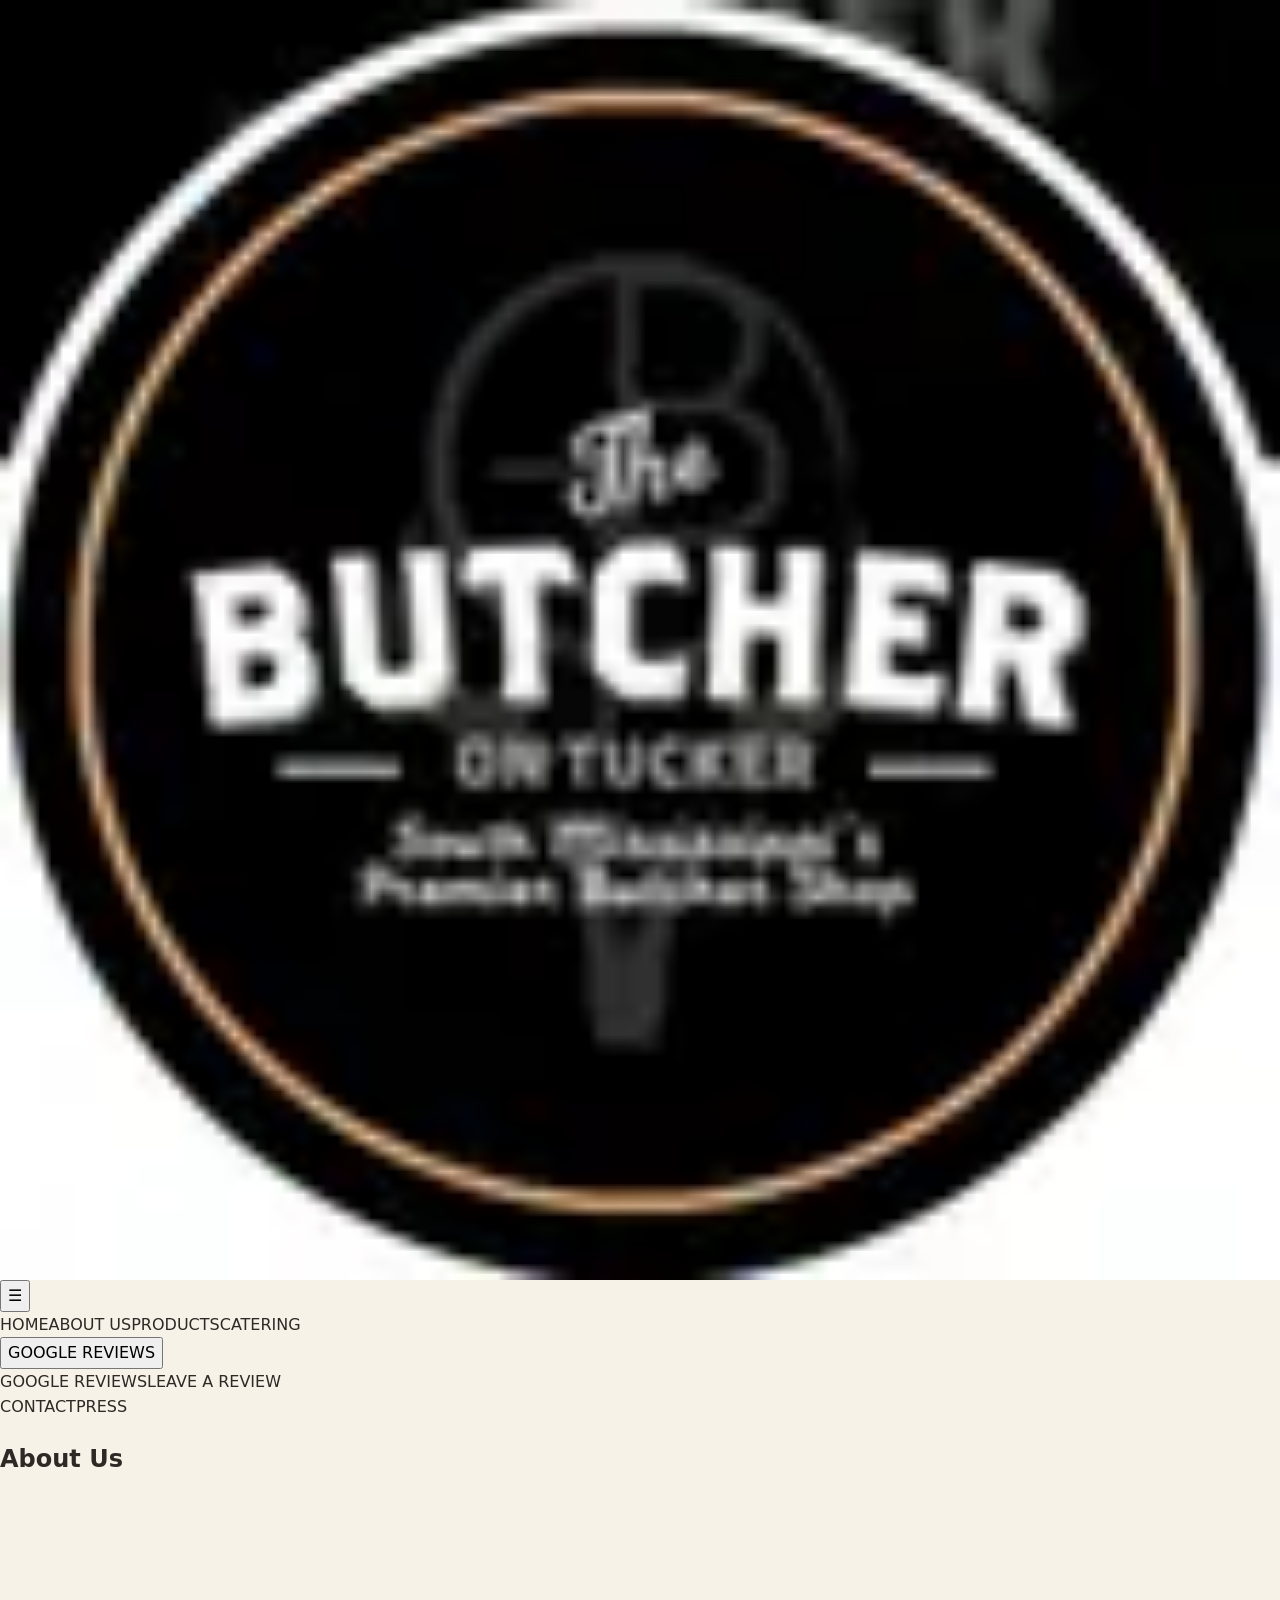
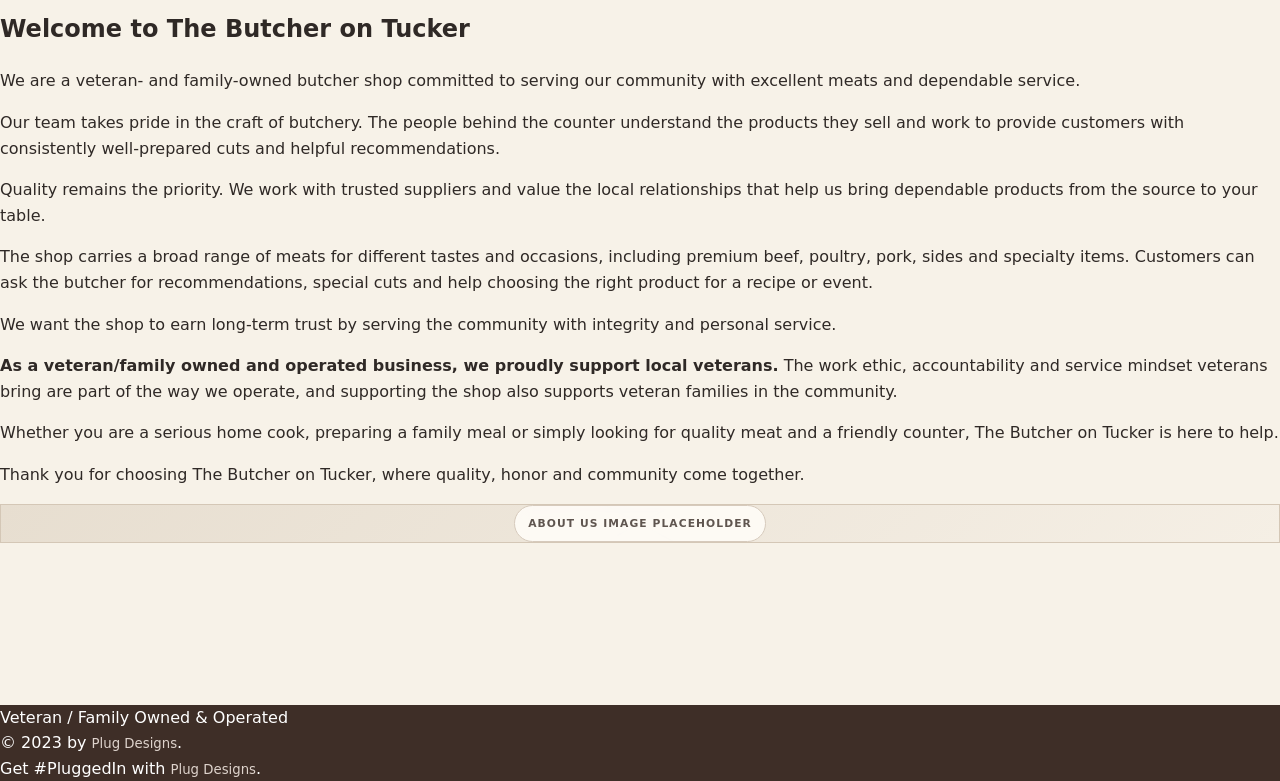
==== commit 1a026731: "Mirror live About page structure with modernized placeholder aesthetic" ====
--- a/about-us.html
+++ b/about-us.html
@@ -1,59 +1,7 @@
-<!doctype html>
-<html lang="en">
-<head>
-<meta charset="utf-8">
-<meta name="viewport" content="width=device-width,initial-scale=1">
-<title>About Us | The Butcher on Tucker</title>
-<meta name="description" content="Learn about The Butcher on Tucker, a family and veteran-owned butcher shop serving South Mississippi.">
-<meta name="theme-color" content="#f7f2e8">
-<link rel="preconnect" href="https://fonts.googleapis.com">
-<link rel="preconnect" href="https://fonts.gstatic.com" crossorigin>
-<link href="https://fonts.googleapis.com/css2?family=Fraunces:opsz,wght@9..144,500;9..144,650;9..144,750&family=Inter:wght@400;600;700;800;900&display=swap" rel="stylesheet">
-<link rel="stylesheet" href="styles.css">
-</head>
-<body>
-<div class="utility"><div class="shell">
-  <span><strong>Family / Veteran Owned & Operated</strong> · Serving South Mississippi since 2021</span>
-  <div class="utility-links"><a href="tel:+12282070779">(228) 207-0779</a><a href="https://www.facebook.com/TheButcheronTucker" target="_blank" rel="noopener">Facebook</a></div>
-</div></div>
-<header class="brand-row"><div class="shell">
-  <a class="brand" href="index.html">
-    <span class="brand-logo"><img src="logo.svg" alt="The Butcher on Tucker logo"></span>
-    <span class="brand-copy"><strong>The Butcher on Tucker</strong><span>South Mississippi's Premier Butcher Shop</span></span>
-  </a>
-  <div class="brand-side"><b>10101 Tucker Rd · Vancleave, MS</b><span>Tue–Fri 10–6 · Sat 10–5 · Sun 11–3</span></div>
-</div></header>
-<div class="nav-wrap"><div class="shell navbar">
-  <button class="menu-toggle" aria-label="Open navigation" aria-expanded="false">☰</button>
-  <nav class="navlinks" aria-label="Primary"><a href="index.html">HOME</a><a href="about-us.html" class="active">ABOUT US</a><a href="products.html">PRODUCTS</a><a href="catering.html">CATERING</a><a href="contact.html">CONTACT</a><a href="press.html">PRESS</a>
-    <div class="navdrop"><button type="button">GOOGLE REVIEWS ▾</button><div class="navdrop-menu">
-      <a href="https://www.google.com/search?q=The+Butcher+on+Tucker+reviews" target="_blank" rel="noopener">Read Reviews</a>
-      <a href="https://g.page/r/CWxn-QHM8CvSEBM/review" target="_blank" rel="noopener">Leave a Review</a>
-    </div></div>
-  </nav>
-  <a class="nav-cta" href="tel:+12282070779">Call Ahead</a>
-</div></div>
-<main>
-<section class="page-hero"><div class="shell"><div class="eyebrow">The story behind the counter</div><h1>About Us</h1><p>Veteran-owned, family-operated and built around quality meat, skilled service and the community that keeps coming back.</p></div></section>
-<section class="section"><div class="shell about-layout">
-  <aside class="about-aside"><div class="photo-frame"><div class="media-placeholder"><span>Photo Placeholder</span></div></div></aside>
-  <article class="prose">
-    <h2>Welcome to The Butcher on Tucker.</h2>
-    <p>We are a veteran- and family-owned butcher shop serving Vancleave and the Mississippi Gulf Coast. The goal has been straightforward from the beginning: offer excellent meat, know the product, and treat people like neighbors rather than transactions.</p>
-    <p>Our team focuses on the craft of butchery and on helping customers choose the right cut for the job. Whether you are planning a weeknight dinner, a cookout, a holiday meal or a larger event, we want the counter to be useful—not intimidating.</p>
-    <p>We source from trusted suppliers and carry a broad mix of beef, pork, poultry, sausage, seafood, prepared foods, seasonings and sauces. Special orders are part of the business because not every good meal fits neatly into a standard package.</p>
-    <div class="veteran-callout"><strong>Veteran-Owned & Operated</strong><p>Service, accountability and taking care of the people around us are not marketing copy here. They are part of how the shop is run.</p></div>
-    <p>Our customers are the reason the shop has grown from a local butcher counter into an award-winning Gulf Coast destination. We appreciate every person who drives out to Tucker Road, asks a question, tries something new or brings us into an event.</p>
-    <p>Thank you for choosing The Butcher on Tucker—where quality, honor and community meet at the counter.</p>
-  </article>
+<!doctype html><html lang="en"><head><meta charset="utf-8"><meta name="viewport" content="width=device-width,initial-scale=1"><title>About Us | The Butcher on Tucker</title><meta name="description" content="About The Butcher on Tucker, a veteran and family owned butcher shop serving South Mississippi."><meta name="theme-color" content="#fffdf8"><link rel="preconnect" href="https://fonts.googleapis.com"><link rel="preconnect" href="https://fonts.gstatic.com" crossorigin><link href="https://fonts.googleapis.com/css2?family=Cormorant+Garamond:wght@500;600;700&family=Montserrat:wght@400;600;700;800;900&display=swap" rel="stylesheet"><link rel="stylesheet" href="styles.css"></head><body><header class="site-header"><div class="site-shell header-inner"><a class="brand" href="index.html"><img src="logo.svg" alt="The Butcher on Tucker logo"><span class="brand-copy"><strong>The Butcher on Tucker</strong><span>South Mississippi's Premier Butcher Shop</span></span></a><button class="nav-toggle" aria-label="Open navigation" aria-expanded="false">☰</button><nav class="primary-nav" aria-label="Primary navigation"><a href="index.html">HOME</a><a href="about-us.html" class="current">ABOUT US</a><a href="products.html">PRODUCTS</a><a href="catering.html">CATERING</a><div class="reviews-menu"><button type="button" aria-haspopup="true">GOOGLE REVIEWS</button><div class="reviews-pop"><a href="https://www.google.com/search?q=The+Butcher+on+Tucker+reviews" target="_blank" rel="noopener">GOOGLE REVIEWS</a><a href="https://g.page/r/CWxn-QHM8CvSEBM/review" target="_blank" rel="noopener">LEAVE A REVIEW</a></div></div><a href="contact.html">CONTACT</a><a href="press.html">PRESS</a></nav></div></header><main>
+<section class="page-band texture"><div class="site-shell"><h1 class="page-title">About Us</h1></div></section>
+<section class="section white"><div class="site-shell about-wrap">
+  <article class="about-copy"><h2>Welcome to The Butcher on Tucker</h2><p>We are a veteran- and family-owned butcher shop committed to serving our community with excellent meats and dependable service.</p><p>Our team takes pride in the craft of butchery. The people behind the counter understand the products they sell and work to provide customers with consistently well-prepared cuts and helpful recommendations.</p><p>Quality remains the priority. We work with trusted suppliers and value the local relationships that help us bring dependable products from the source to your table.</p><p>The shop carries a broad range of meats for different tastes and occasions, including premium beef, poultry, pork, sides and specialty items. Customers can ask the butcher for recommendations, special cuts and help choosing the right product for a recipe or event.</p><p>We want the shop to earn long-term trust by serving the community with integrity and personal service.</p><p><strong>As a veteran/family owned and operated business, we proudly support local veterans.</strong> The work ethic, accountability and service mindset veterans bring are part of the way we operate, and supporting the shop also supports veteran families in the community.</p><p>Whether you are a serious home cook, preparing a family meal or simply looking for quality meat and a friendly counter, The Butcher on Tucker is here to help.</p><p>Thank you for choosing The Butcher on Tucker, where quality, honor and community come together.</p></article>
+  <div class="media-placeholder tall"><span>About Us image placeholder</span></div>
 </div></section>
-</main>
-<footer><div class="shell footer-grid">
-  <div>
-    <div class="footer-brand"><img src="logo.svg" alt=""><div><strong>The Butcher on Tucker</strong><span>Family / Veteran Owned & Operated</span></div></div>
-    <p>Fresh cuts, custom service, prepared favorites and catering from Tucker Road to the Mississippi Gulf Coast.</p>
-  </div>
-  <div><h4>Explore</h4><div class="footer-links"><a href="about-us.html">About Us</a><a href="products.html">Products</a><a href="catering.html">Catering</a><a href="press.html">Press & Awards</a></div></div>
-  <div><h4>Visit</h4><div class="footer-links"><a href="tel:+12282070779">(228) 207-0779</a><a href="mailto:thebutcherontucker@gmail.com">thebutcherontucker@gmail.com</a><a href="contact.html">10101 Tucker Rd, Vancleave, MS 39565</a><a href="https://www.facebook.com/TheButcheronTucker" target="_blank" rel="noopener">Facebook</a></div></div>
-</div><div class="shell footer-bottom"><span>© 2026 The Butcher on Tucker</span><span>Website refresh concept</span></div></footer>
-<script src="script.js"></script></body></html>+</main><footer class="site-footer"><span class="owner-note">Veteran / Family Owned & Operated</span><div>© 2023 by <a href="https://www.plugdesignsinc.com" target="_blank" rel="noopener">Plug Designs</a>.</div><div>Get #PluggedIn with <a href="https://www.plugdesignsinc.com" target="_blank" rel="noopener">Plug Designs</a>.</div></footer><script src="script.js"></script></body></html>
